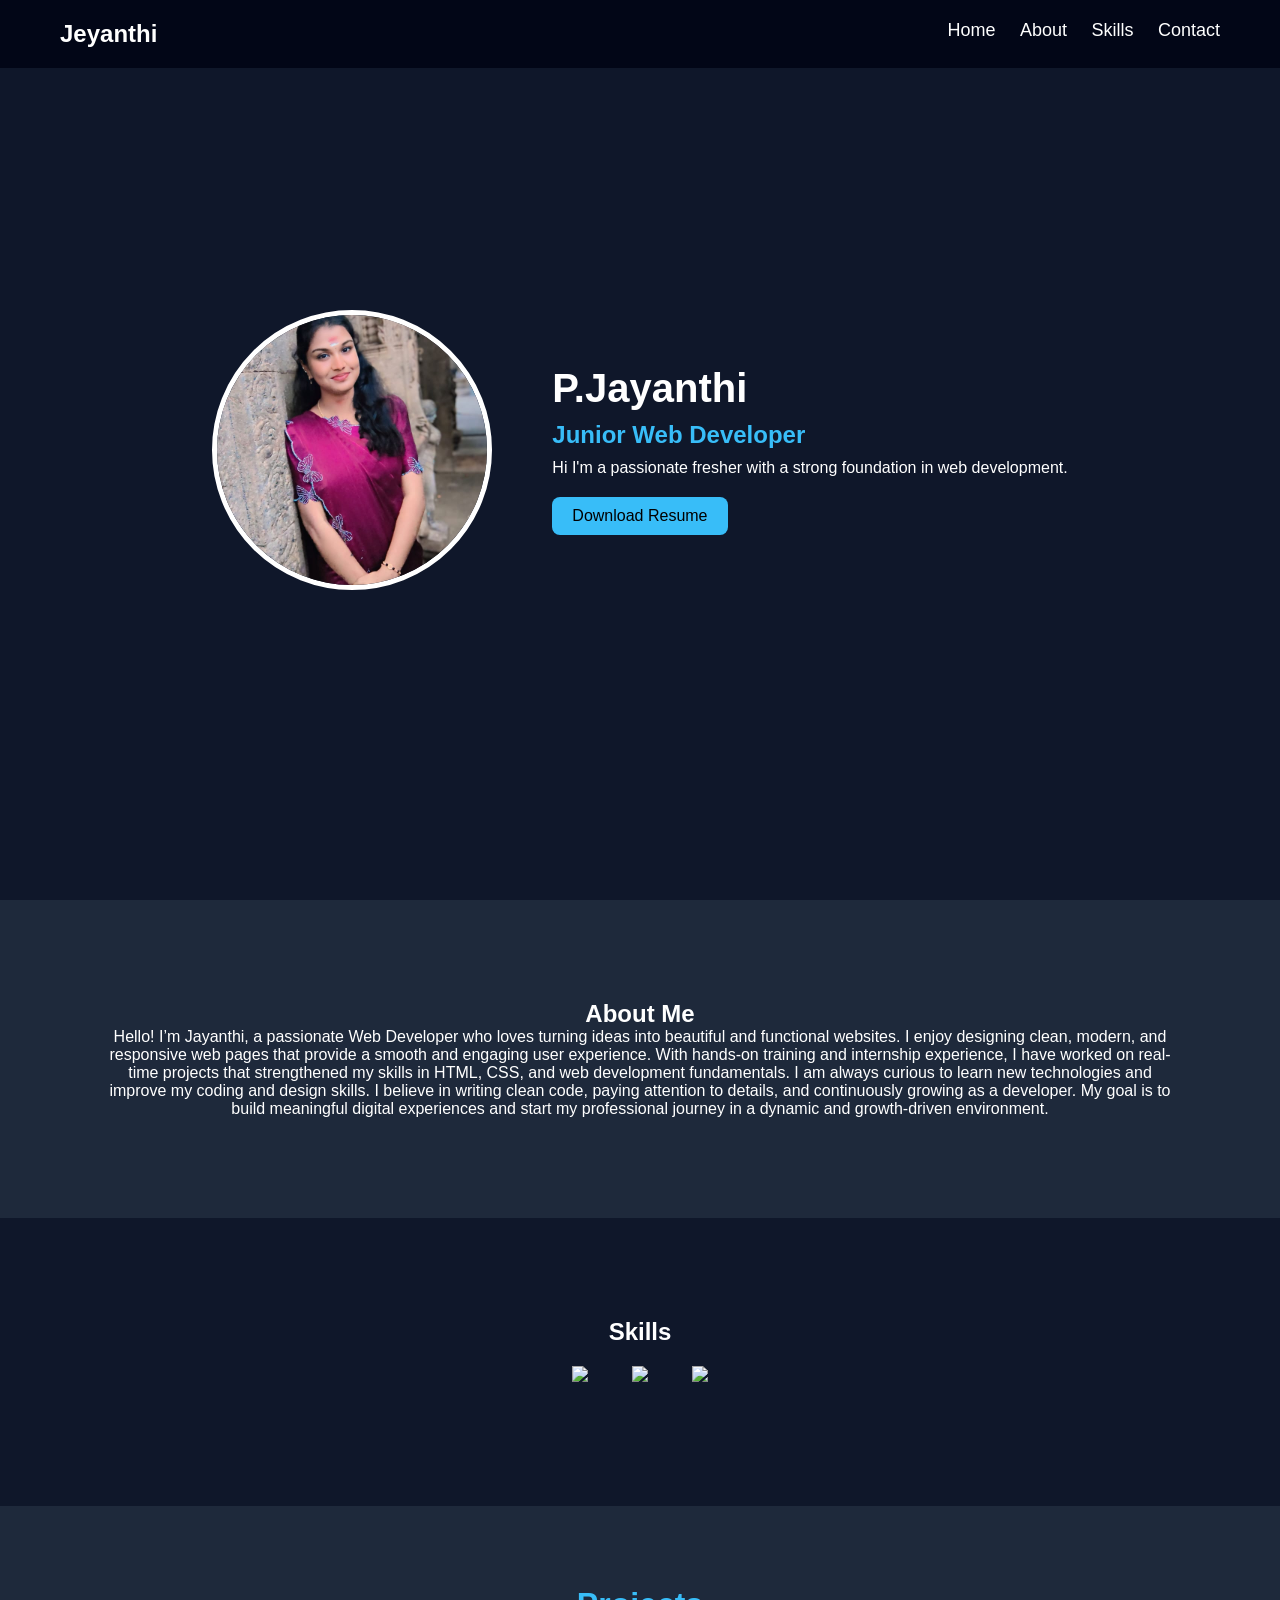
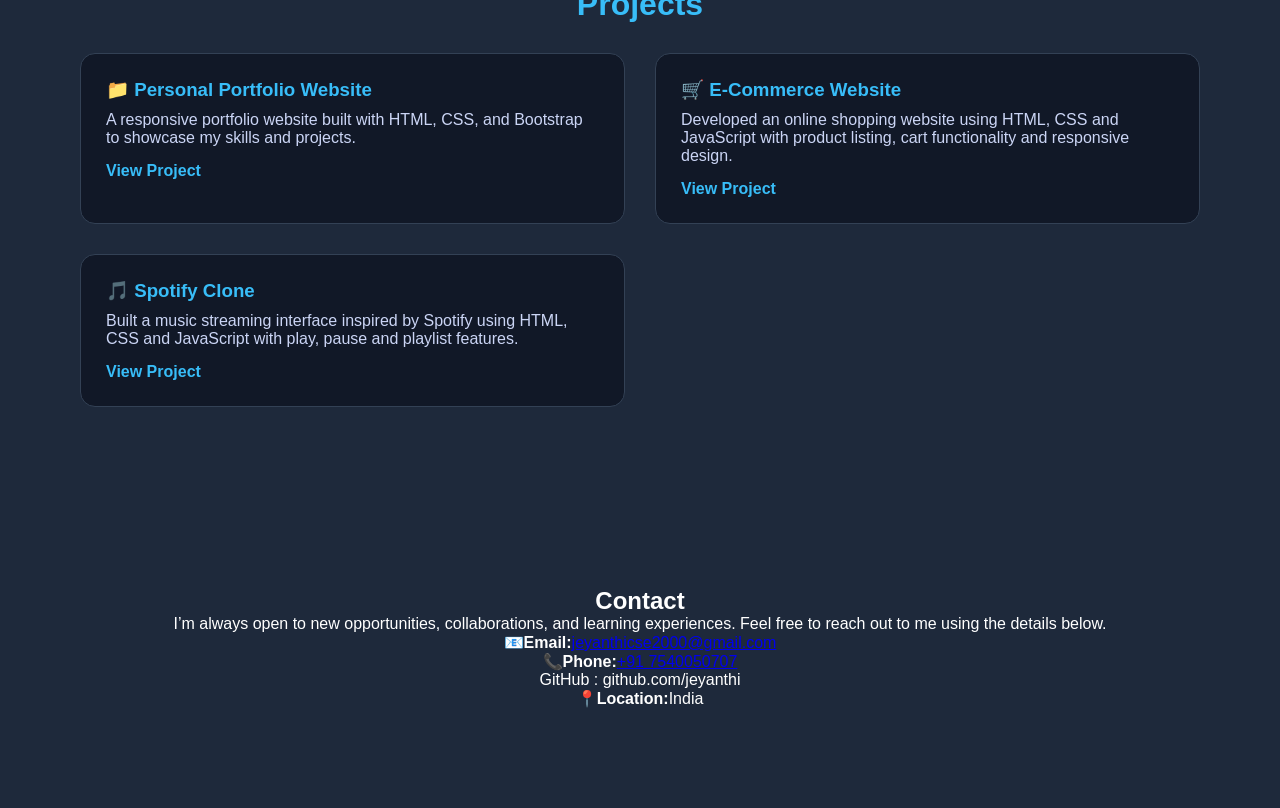
==== index.html @ 06f0d79c "Add files via upload" ====
<!DOCTYPE html>
<html lang="en">
<head>
<meta charset="UTF-8">
<meta name="viewport" content="width=device-width, initial-scale=1.0">
<title>P.Jayanthi Portfolio</title>
<link rel="stylesheet" href="style.css">
</head>

<body>

<nav class="navbar">
<h2 class="logo">Jeyanthi</h2>

<div class="menu">
<a href="#home">Home</a>
<a href="#about">About</a>
<a href="#skills">Skills</a>
<a href="#contact">Contact</a>
</div>
</nav>

<section id="home" class="home">

<div class="home-container">

<img src="WhatsApp Image 2026-02-13 at 11.56.07 AM.jpeg" class="profile">

<div class="home-text">
<h1>P.Jayanthi</h1>
<h2>Junior Web Developer</h2>

<p>
Hi I'm a passionate fresher with a strong foundation in web development.
</p>

<a href="#" class="btn">Download Resume</a>

</div>

</div>

</section>

<section id="about" class="about">

<h2>About Me</h2>

<p> Hello! I’m Jayanthi, a passionate Web Developer who loves turning ideas into beautiful and functional websites. I enjoy designing clean, modern, and responsive web pages that provide a smooth and engaging user experience.
    With hands-on training and internship experience, I have worked on real-time projects that strengthened my skills in HTML, CSS, and web development fundamentals. I am always curious to learn new technologies and improve my coding and design skills.
  I believe in writing clean code, paying attention to details, and continuously growing as a developer. My goal is to build meaningful digital experiences and start my professional journey in a dynamic and growth-driven environment.</p>

</p>

</section>

<section id="skills" class="skills">

<h2>Skills</h2>

<div class="skill-icons">

<img src="https://cdn.jsdelivr.net/gh/devicons/devicon/icons/html5/html5-original.svg">
<img src="https://cdn.jsdelivr.net/gh/devicons/devicon/icons/css3/css3-original.svg">
<img src="https://cdn.jsdelivr.net/gh/devicons/devicon/icons/javascript/javascript-original.svg">

</div>

</section>

<section id="projects">

    <h2 class="project-title">Projects</h2>
    
    <div class="projects-container">
    
    <div class="project-card">
    <h3>📁 Personal Portfolio Website</h3>
    <p>
    A responsive portfolio website built with HTML, CSS, and Bootstrap
    to showcase my skills and projects.
    </p>
    <a href="#">View Project</a>
    </div>
    
    <div class="project-card">
    <h3>🛒 E-Commerce Website</h3>
    <p>
    Developed an online shopping website using HTML, CSS and JavaScript with
    product listing, cart functionality and responsive design.
    </p>
    <a href="#">View Project</a>
    </div>
    
    <div class="project-card">
    <h3>🎵 Spotify Clone</h3>
    <p>
    Built a music streaming interface inspired by Spotify using HTML, CSS and
    JavaScript with play, pause and playlist features.
    </p>
    <a href="#">View Project</a>
    </div>
    
    </div>
    
    </section>
<section id="contact" class="contact">

<h2>Contact</h2>
<P>I’m always open to new opportunities, collaborations, and learning experiences.
    Feel free to reach out to me using the details below.</P>
    <p>📧<strong>Email:</strong><a href="mailto:jeyanthi2000@gmail.com" class="link">jeyanthicse2000@gmail.com</a> </p>

    <p>📞<strong>Phone:</strong><a href="tel:+917540050707" class="link">+91 7540050707</a></p>
<p>GitHub : github.com/jeyanthi</p>
<p>📍<strong>Location:</strong>India</p>

</section>

<script src="script.js"></script>

</body>
</html>
---- style.css ----
*{
    margin:0;
    padding:0;
    box-sizing:border-box;
    font-family:Arial;
    }
    
    html{
    scroll-behavior:smooth;
    }
    
    body{
    background:#0f172a;
    color:white;
    }
    
    .navbar{
    display:flex;
    justify-content:space-between;
    padding:20px 60px;
    position:fixed;
    width:100%;
    background:#020617;
    }
    
    .menu a{
    margin-left:20px;
    color:white;
    text-decoration:none;
    font-size:18px;
    }
    
    .menu a:hover{
    color:cyan;
    }
    
    .home{
    height:100vh;
    display:flex;
    align-items:center;
    justify-content:center;
    background-image:url("backgroundimg.jpg");
    background-size:cover;
    }
    
    .home-container{
    display:flex;
    align-items:center;
    gap:60px;
    }
    
    .profile{
    width:280px;
    height:280px;
    border-radius:50%;
    border:5px solid white;
    object-fit:cover;
    }
    
    .home-text h1{
    font-size:40px;
    margin-bottom:10px;
    }
    
    .home-text h2{
    color:#38bdf8;
    margin-bottom:10px;
    }
    
    .btn{
    display:inline-block;
    margin-top:20px;
    padding:10px 20px;
    background:#38bdf8;
    color:black;
    text-decoration:none;
    border-radius:8px;
    }
    
    .about{
    padding:100px;
    text-align:center;
    background:#1e293b;
    }
    
    .skills{
    padding:100px;
    text-align:center;
    }
    
    .skill-icons img{
    width:70px;
    margin:20px;
    }
    
    .contact{
    padding:100px;
    text-align:center;
    background:#1e293b;
    }
    #projects{
        padding:80px;
        background:#1e293b;
        color:white;
        }
        
        .project-title{
        font-size:32px;
        margin-bottom:30px;
        color:#38bdf8;
        text-align:center;
        }
        
        /* grid layout */
        .projects-container{
        display:grid;
        grid-template-columns:repeat(2,1fr);
        gap:30px;
        }
        
        /* project card */
        .project-card{
        background:#111827;
        padding:25px;
        border-radius:15px;
        transition:0.3s;
        border:1px solid #334155;
        }
        
        /* hover effect */
        .project-card:hover{
        transform:translateY(-6px);
        box-shadow:0 0 15px #38bdf8;
        }
        
        /* project title */
        .project-card h3{
        color:#38bdf8;
        margin-bottom:10px;
        }
        
        /* project description */
        .project-card p{
        margin-bottom:15px;
        color:#cbd5f5;
        }
        
        /* view project link */
        .project-card a{
        color:#38bdf8;
        text-decoration:none;
        font-weight:bold;
        }
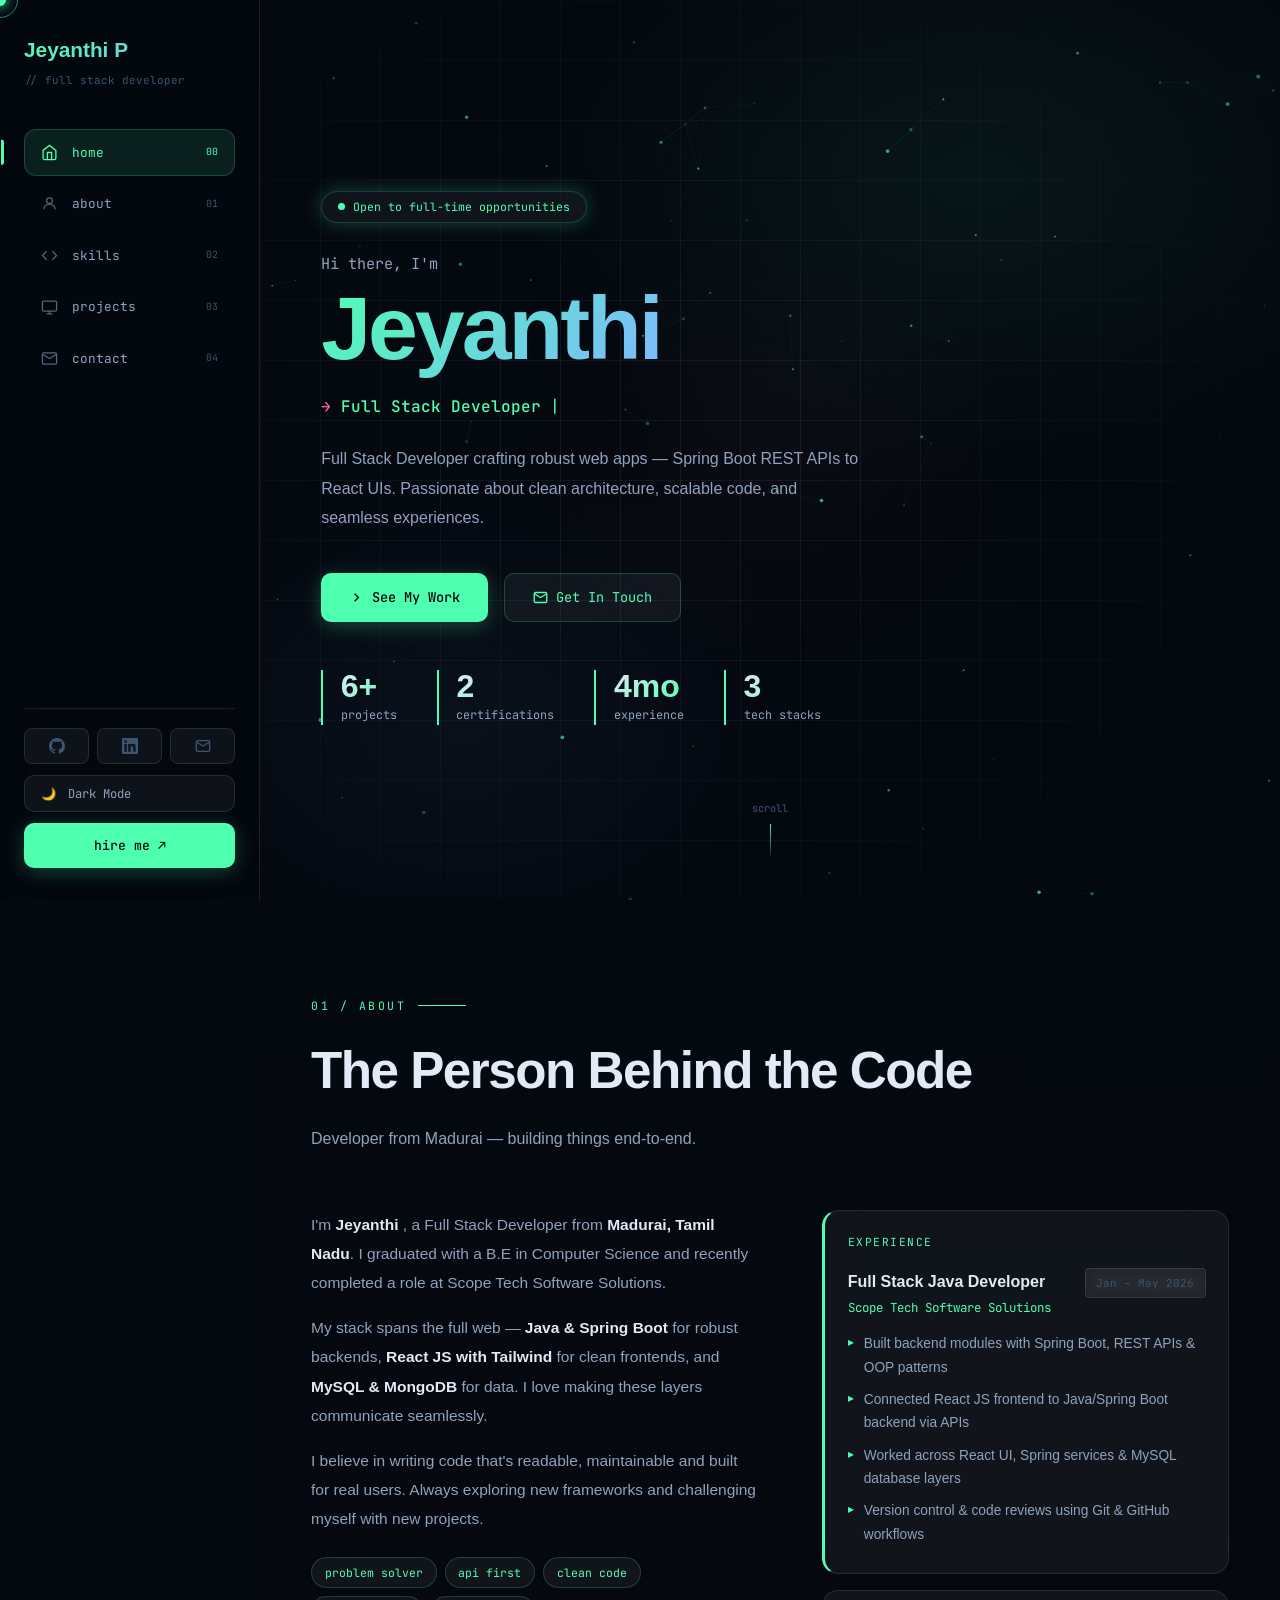
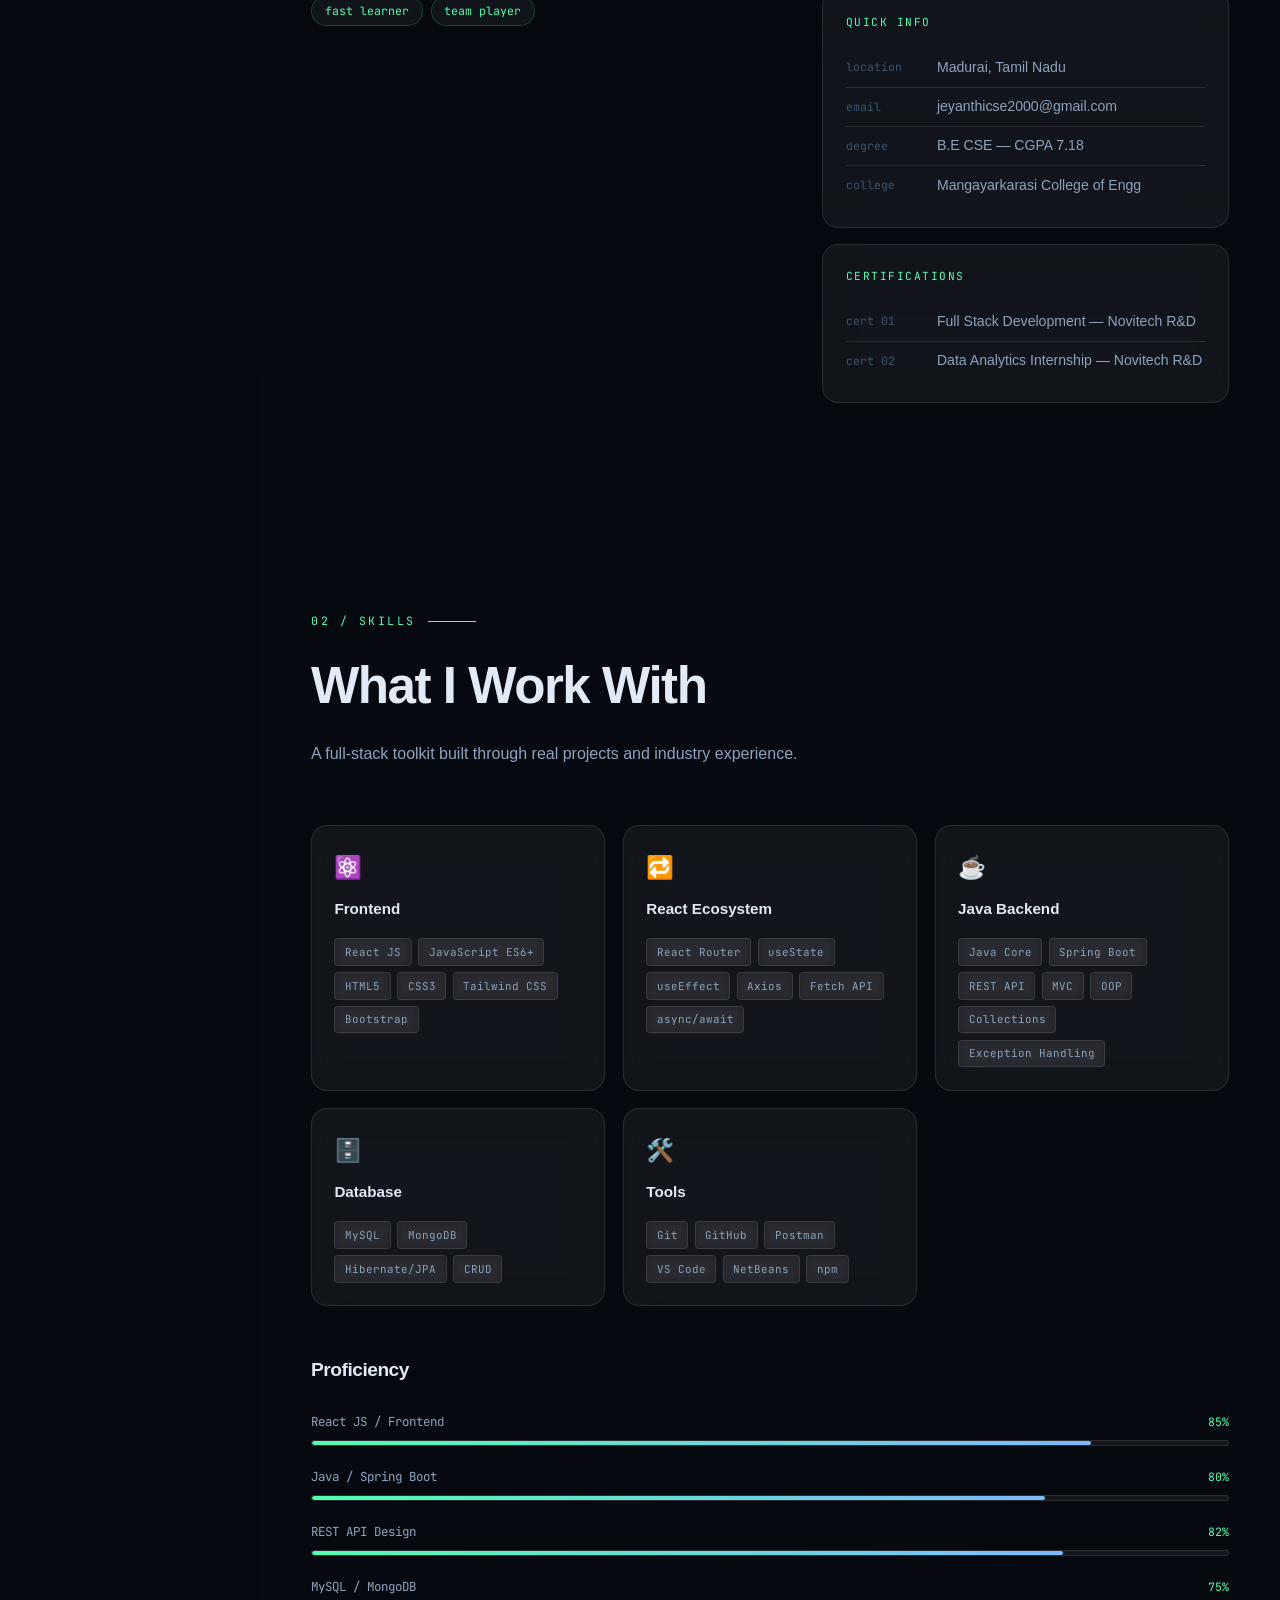
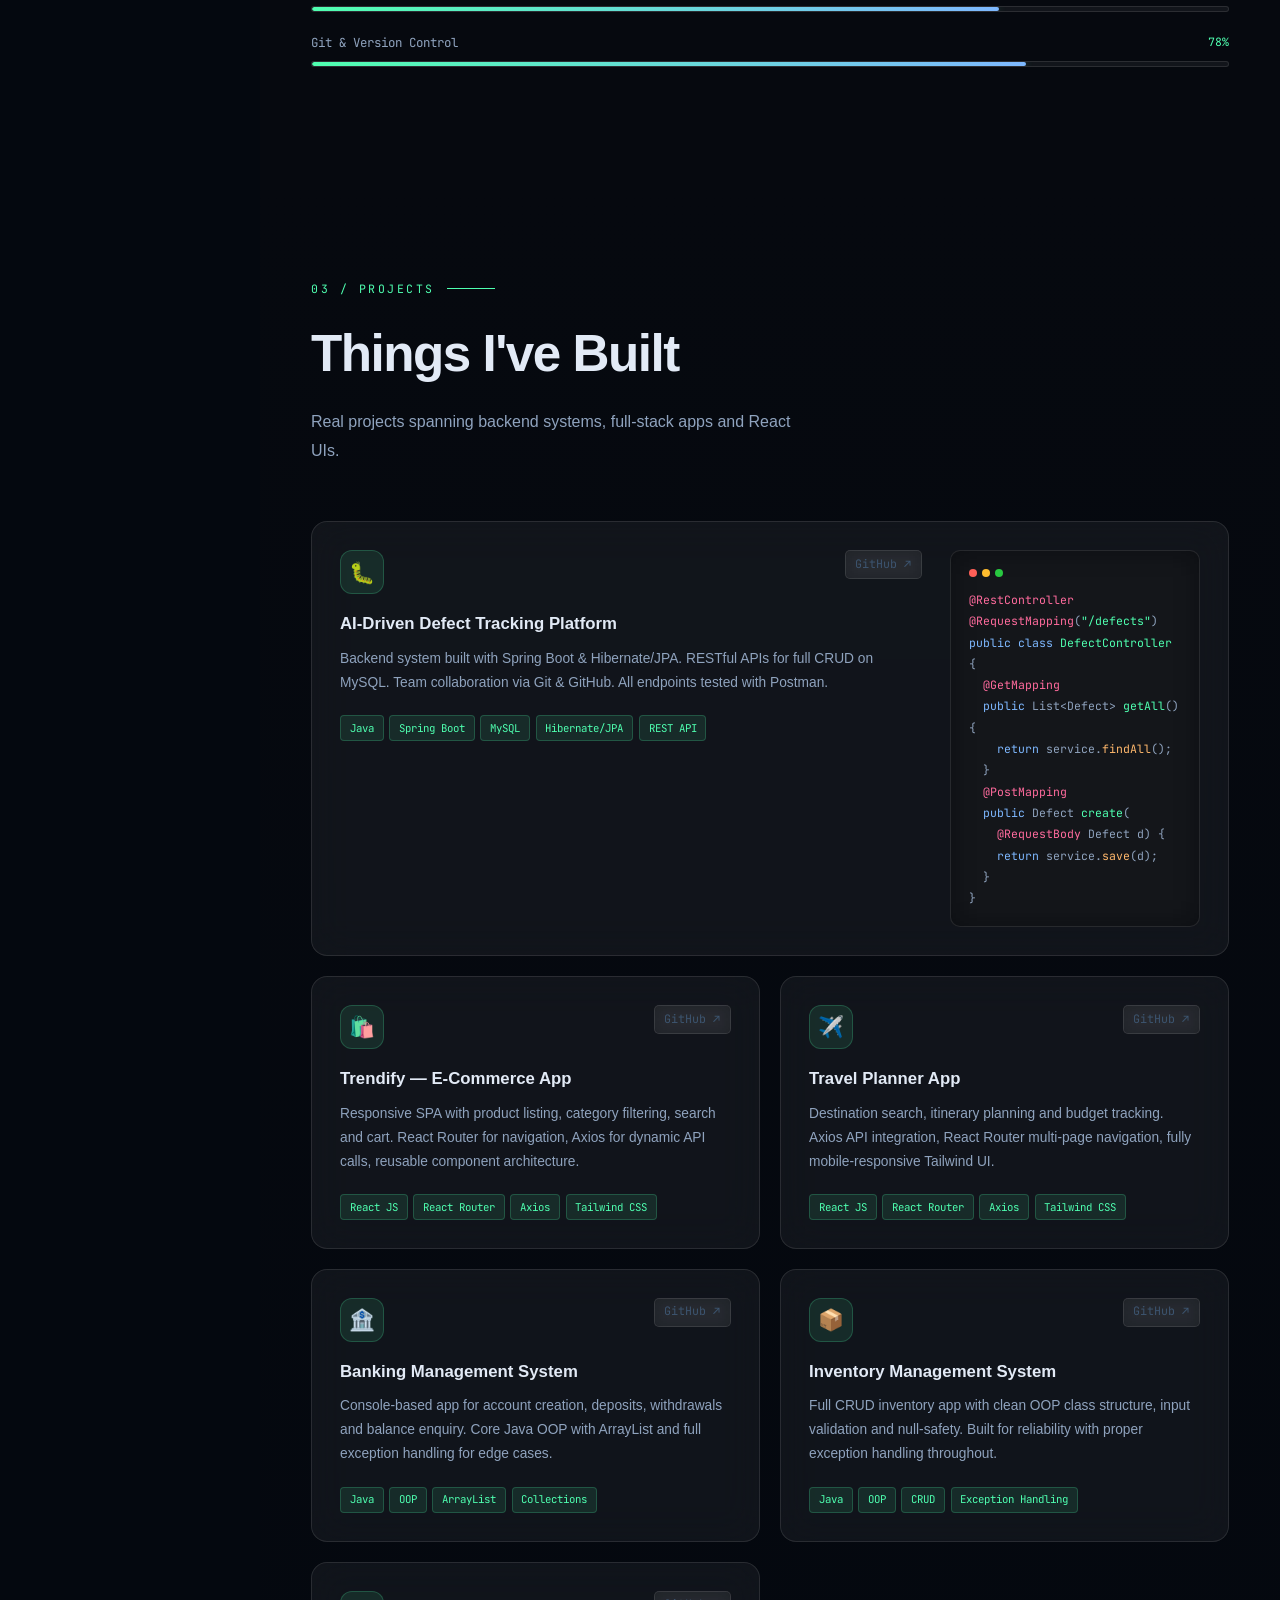
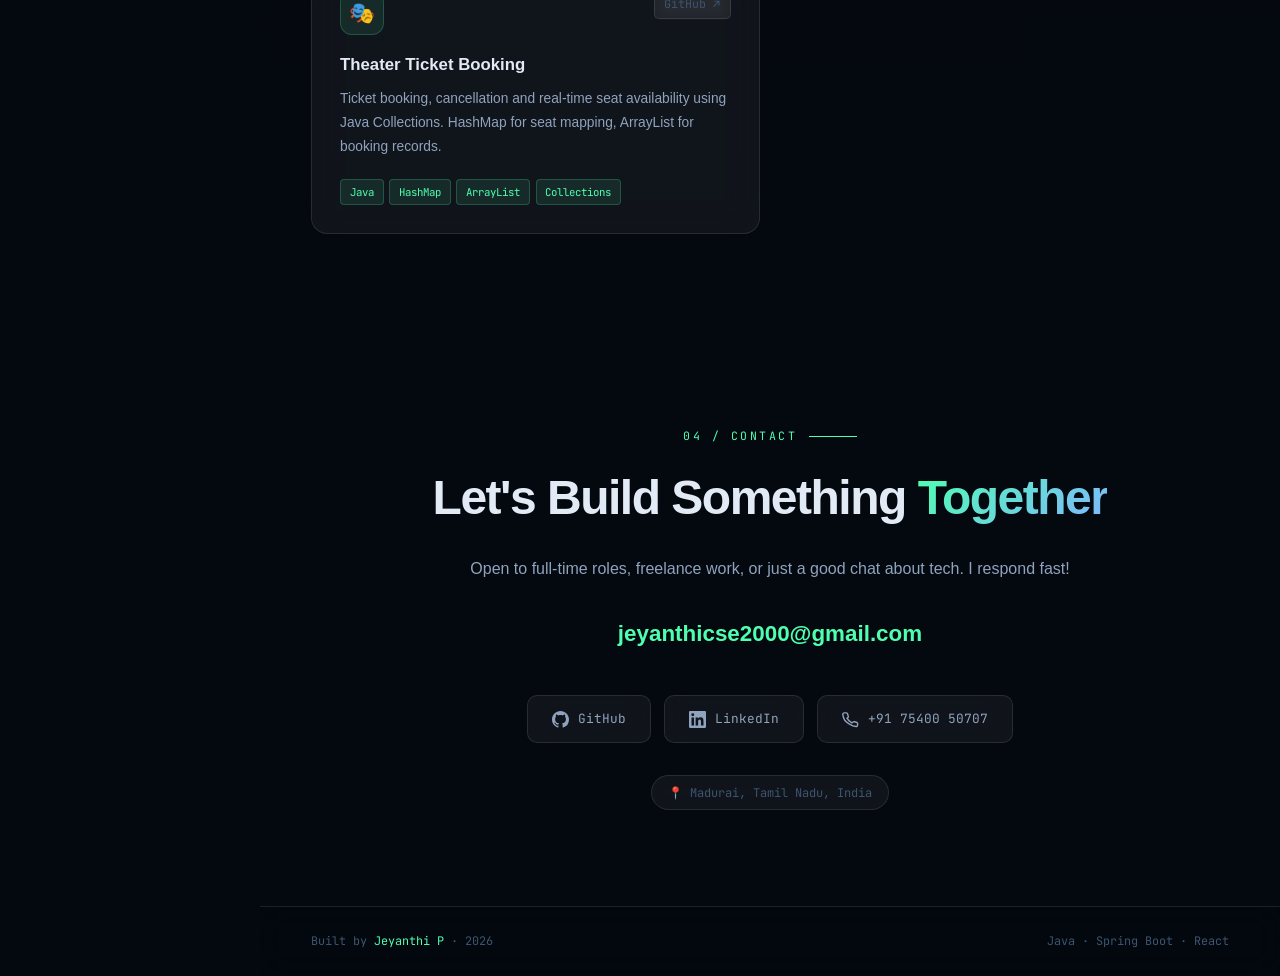
==== commit 5625aea0: "upgrade portfolio" ====
--- a/index.html
+++ b/index.html
@@ -1,123 +1,960 @@
-<!DOCTYPE html>
-<html lang="en">
-<head>
-<meta charset="UTF-8">
-<meta name="viewport" content="width=device-width, initial-scale=1.0">
-<title>P.Jayanthi Portfolio</title>
-<link rel="stylesheet" href="style.css">
-</head>
-
-<body>
-
-<nav class="navbar">
-<h2 class="logo">Jeyanthi</h2>
-
-<div class="menu">
-<a href="#home">Home</a>
-<a href="#about">About</a>
-<a href="#skills">Skills</a>
-<a href="#contact">Contact</a>
-</div>
-</nav>
-
-<section id="home" class="home">
-
-<div class="home-container">
-
-<img src="WhatsApp Image 2026-02-13 at 11.56.07 AM.jpeg" class="profile">
-
-<div class="home-text">
-<h1>P.Jayanthi</h1>
-<h2>Junior Web Developer</h2>
-
-<p>
-Hi I'm a passionate fresher with a strong foundation in web development.
-</p>
-
-<a href="#" class="btn">Download Resume</a>
-
-</div>
-
-</div>
-
-</section>
-
-<section id="about" class="about">
-
-<h2>About Me</h2>
-
-<p> Hello! I’m Jayanthi, a passionate Web Developer who loves turning ideas into beautiful and functional websites. I enjoy designing clean, modern, and responsive web pages that provide a smooth and engaging user experience.
-    With hands-on training and internship experience, I have worked on real-time projects that strengthened my skills in HTML, CSS, and web development fundamentals. I am always curious to learn new technologies and improve my coding and design skills.
-  I believe in writing clean code, paying attention to details, and continuously growing as a developer. My goal is to build meaningful digital experiences and start my professional journey in a dynamic and growth-driven environment.</p>
-
-</p>
-
-</section>
-
-<section id="skills" class="skills">
-
-<h2>Skills</h2>
-
-<div class="skill-icons">
-
-<img src="https://cdn.jsdelivr.net/gh/devicons/devicon/icons/html5/html5-original.svg">
-<img src="https://cdn.jsdelivr.net/gh/devicons/devicon/icons/css3/css3-original.svg">
-<img src="https://cdn.jsdelivr.net/gh/devicons/devicon/icons/javascript/javascript-original.svg">
-
-</div>
-
-</section>
-
-<section id="projects">
-
-    <h2 class="project-title">Projects</h2>
-    
-    <div class="projects-container">
-    
-    <div class="project-card">
-    <h3>📁 Personal Portfolio Website</h3>
-    <p>
-    A responsive portfolio website built with HTML, CSS, and Bootstrap
-    to showcase my skills and projects.
-    </p>
-    <a href="#">View Project</a>
-    </div>
-    
-    <div class="project-card">
-    <h3>🛒 E-Commerce Website</h3>
-    <p>
-    Developed an online shopping website using HTML, CSS and JavaScript with
-    product listing, cart functionality and responsive design.
-    </p>
-    <a href="#">View Project</a>
-    </div>
-    
-    <div class="project-card">
-    <h3>🎵 Spotify Clone</h3>
-    <p>
-    Built a music streaming interface inspired by Spotify using HTML, CSS and
-    JavaScript with play, pause and playlist features.
-    </p>
-    <a href="#">View Project</a>
-    </div>
-    
-    </div>
-    
-    </section>
-<section id="contact" class="contact">
-
-<h2>Contact</h2>
-<P>I’m always open to new opportunities, collaborations, and learning experiences.
-    Feel free to reach out to me using the details below.</P>
-    <p>📧<strong>Email:</strong><a href="mailto:jeyanthi2000@gmail.com" class="link">jeyanthicse2000@gmail.com</a> </p>
-
-    <p>📞<strong>Phone:</strong><a href="tel:+917540050707" class="link">+91 7540050707</a></p>
-<p>GitHub : github.com/jeyanthi</p>
-<p>📍<strong>Location:</strong>India</p>
-
-</section>
-
-<script src="script.js"></script>
-
-</body>
-</html>+<!DOCTYPE html>
+<html lang="en" data-theme="dark">
+<head>
+<meta charset="UTF-8"/>
+<meta name="viewport" content="width=device-width, initial-scale=1.0"/>
+<title>Jeyanthi P — Full Stack Developer</title>
+<link href="https://fonts.googleapis.com/css2?family=Clash+Display:wght@400;500;600;700&family=Cabinet+Grotesk:wght@400;500;700;800&family=JetBrains+Mono:wght@300;400;500&display=swap" rel="stylesheet"/>
+<style>
+*,*::before,*::after{box-sizing:border-box;margin:0;padding:0}
+
+[data-theme="dark"]{
+  --bg:#04080f;--bg2:#06090f;--bg3:#0a1020;
+  --surface:rgba(255,255,255,.04);--surface2:rgba(255,255,255,.07);
+  --glass:rgba(255,255,255,.05);--glass-border:rgba(255,255,255,.1);
+  --glass-hover:rgba(255,255,255,.09);
+  --accent:#4fffb0;--accent-dim:rgba(79,255,176,.1);--accent-glow:rgba(79,255,176,.25);
+  --accent2:#7eb8ff;--accent3:#ff6b9d;
+  --text:#e2eaf6;--text2:#8fa3be;--text3:#3d5570;
+  --border:rgba(255,255,255,.06);--border2:rgba(79,255,176,.2);
+  --shadow:rgba(0,0,0,.6);--sidebar-w:260px;
+  --nav-bg:rgba(4,8,15,.7);
+}
+[data-theme="light"]{
+  --bg:#eef2ff;--bg2:#e6eaf8;--bg3:#dde3f5;
+  --surface:rgba(255,255,255,.6);--surface2:rgba(255,255,255,.8);
+  --glass:rgba(255,255,255,.55);--glass-border:rgba(255,255,255,.8);
+  --glass-hover:rgba(255,255,255,.75);
+  --accent:#00a86b;--accent-dim:rgba(0,168,107,.1);--accent-glow:rgba(0,168,107,.2);
+  --accent2:#2563eb;--accent3:#e11d7a;
+  --text:#0f1c2e;--text2:#3d5068;--text3:#8fa3be;
+  --border:rgba(0,0,0,.07);--border2:rgba(0,168,107,.25);
+  --shadow:rgba(0,0,0,.1);--sidebar-w:260px;
+  --nav-bg:rgba(238,242,255,.8);
+}
+
+html{scroll-behavior:smooth}
+body{
+  background:var(--bg);color:var(--text);
+  font-family:'Cabinet Grotesk',sans-serif;
+  line-height:1.7;overflow-x:hidden;
+  transition:background .4s,color .4s;
+  cursor:none;
+}
+::-webkit-scrollbar{width:3px}
+::-webkit-scrollbar-track{background:var(--bg)}
+::-webkit-scrollbar-thumb{background:var(--accent);border-radius:2px}
+
+/* ══ CUSTOM CURSOR ══ */
+#cursor{
+  position:fixed;width:12px;height:12px;
+  background:var(--accent);border-radius:50%;
+  pointer-events:none;z-index:9999;
+  transform:translate(-50%,-50%);
+  transition:transform .1s,background .2s,width .2s,height .2s;
+  box-shadow:0 0 12px var(--accent),0 0 24px var(--accent-glow);
+}
+#cursor-ring{
+  position:fixed;width:36px;height:36px;
+  border:1.5px solid var(--accent);border-radius:50%;
+  pointer-events:none;z-index:9998;
+  transform:translate(-50%,-50%);
+  transition:all .12s ease;
+  opacity:.5;
+}
+body a:hover ~ #cursor,body button:hover ~ #cursor{transform:translate(-50%,-50%) scale(1.8)}
+.cursor-grow{width:40px !important;height:40px !important;background:var(--accent-dim) !important;border-radius:50% !important}
+.ring-grow{width:60px !important;height:60px !important;opacity:.3 !important}
+
+/* ══ PARTICLES ══ */
+#particles{position:fixed;inset:0;z-index:0;pointer-events:none;overflow:hidden}
+
+/* ══ PROGRESS BAR ══ */
+#progress-bar{
+  position:fixed;top:0;left:0;height:2px;
+  background:linear-gradient(90deg,var(--accent),var(--accent2),var(--accent3));
+  z-index:500;width:0%;transition:width .08s linear;
+}
+
+/* ══ SIDEBAR ══ */
+#sidebar{
+  position:fixed;top:0;left:0;bottom:0;
+  width:var(--sidebar-w);z-index:300;
+  background:var(--nav-bg);
+  backdrop-filter:blur(24px);-webkit-backdrop-filter:blur(24px);
+  border-right:1px solid var(--glass-border);
+  display:flex;flex-direction:column;
+  padding:2rem 1.5rem;
+  transition:transform .4s cubic-bezier(.77,0,.175,1);
+}
+.sb-logo{
+  font-family:'Clash Display',sans-serif;font-weight:700;font-size:1.3rem;
+  background:linear-gradient(135deg,var(--accent),var(--accent2));
+  -webkit-background-clip:text;-webkit-text-fill-color:transparent;
+  margin-bottom:.2rem;
+}
+.sb-tagline{font-family:'JetBrains Mono',monospace;font-size:.68rem;color:var(--text3);margin-bottom:2.5rem}
+.sb-nav{display:flex;flex-direction:column;gap:.3rem;flex:1}
+.sb-link{
+  display:flex;align-items:center;gap:.85rem;
+  padding:.72rem 1rem;border-radius:12px;
+  text-decoration:none;color:var(--text2);
+  font-family:'JetBrains Mono',monospace;font-size:.8rem;
+  transition:all .25s;position:relative;
+  border:1px solid transparent;
+  background:transparent;
+}
+.sb-link:hover{
+  background:var(--glass);border-color:var(--glass-border);
+  color:var(--accent);backdrop-filter:blur(8px);
+}
+.sb-link.active{
+  background:var(--accent-dim);border-color:var(--border2);
+  color:var(--accent);
+}
+.sb-link.active::before{
+  content:'';position:absolute;left:-1.5rem;top:50%;
+  transform:translateY(-50%);
+  width:3px;height:55%;background:var(--accent);border-radius:0 2px 2px 0;
+}
+.sb-icon{width:17px;height:17px;opacity:.6;flex-shrink:0}
+.sb-link.active .sb-icon,.sb-link:hover .sb-icon{opacity:1}
+.sb-num{margin-left:auto;font-size:.62rem;color:var(--text3)}
+.sb-link.active .sb-num{color:var(--accent)}
+.sb-divider{height:1px;background:var(--glass-border);margin:1.2rem 0}
+.sb-bottom{display:flex;flex-direction:column;gap:.7rem}
+.sb-social{display:flex;gap:.5rem}
+.sb-social a{
+  flex:1;display:flex;align-items:center;justify-content:center;
+  padding:.55rem;border-radius:8px;
+  border:1px solid var(--glass-border);
+  background:var(--glass);
+  color:var(--text3);transition:all .2s;text-decoration:none;
+  backdrop-filter:blur(8px);
+}
+.sb-social a:hover{border-color:var(--border2);color:var(--accent);background:var(--accent-dim)}
+.sb-theme{
+  display:flex;align-items:center;gap:.75rem;
+  padding:.6rem 1rem;border-radius:10px;cursor:pointer;
+  border:1px solid var(--glass-border);
+  background:var(--glass);backdrop-filter:blur(8px);
+  color:var(--text2);font-family:'JetBrains Mono',monospace;
+  font-size:.76rem;transition:all .2s;width:100%;text-align:left;
+}
+.sb-theme:hover{border-color:var(--border2);color:var(--accent)}
+.sb-hire{
+  display:block;text-align:center;
+  background:var(--accent);color:var(--bg);
+  padding:.7rem;border-radius:10px;
+  font-family:'JetBrains Mono',monospace;font-size:.82rem;
+  font-weight:500;text-decoration:none;transition:all .25s;
+  box-shadow:0 4px 20px var(--accent-glow);
+}
+.sb-hire:hover{opacity:.88;transform:translateY(-1px)}
+
+/* ══ TOPBAR MOBILE ══ */
+#topbar{
+  display:none;position:fixed;top:0;left:0;right:0;z-index:400;
+  height:60px;padding:0 1.25rem;
+  background:var(--nav-bg);border-bottom:1px solid var(--glass-border);
+  align-items:center;justify-content:space-between;
+  backdrop-filter:blur(20px);
+}
+.tb-logo{
+  font-family:'Clash Display',sans-serif;font-weight:700;font-size:1.2rem;
+  background:linear-gradient(135deg,var(--accent),var(--accent2));
+  -webkit-background-clip:text;-webkit-text-fill-color:transparent;
+}
+.tb-right{display:flex;align-items:center;gap:.6rem}
+.tb-theme{
+  width:34px;height:34px;border-radius:8px;
+  border:1px solid var(--glass-border);background:var(--glass);
+  color:var(--accent);cursor:pointer;font-size:.9rem;
+  display:flex;align-items:center;justify-content:center;transition:all .2s;
+}
+.hamburger{
+  width:34px;height:34px;border-radius:8px;
+  border:1px solid var(--border2);background:var(--accent-dim);
+  cursor:pointer;display:flex;flex-direction:column;
+  justify-content:center;align-items:center;gap:5px;padding:9px;transition:all .2s;
+}
+.hamburger span{
+  display:block;width:100%;height:1.5px;
+  background:var(--accent);border-radius:2px;
+  transition:all .35s cubic-bezier(.77,0,.175,1);
+}
+.hamburger.open span:nth-child(1){transform:translateY(6.5px) rotate(45deg)}
+.hamburger.open span:nth-child(2){opacity:0;transform:scaleX(0)}
+.hamburger.open span:nth-child(3){transform:translateY(-6.5px) rotate(-45deg)}
+#sidebar-overlay{
+  display:none;position:fixed;inset:0;z-index:290;
+  background:rgba(0,0,0,.6);backdrop-filter:blur(4px);
+  opacity:0;transition:opacity .35s;
+}
+#sidebar-overlay.show{opacity:1}
+
+/* ══ MAIN ══ */
+#main{margin-left:var(--sidebar-w);position:relative;z-index:1}
+
+/* ══ SECTIONS ══ */
+section{padding:6rem 5%;position:relative}
+.sec-eyebrow{
+  font-family:'JetBrains Mono',monospace;font-size:.72rem;
+  color:var(--accent);letter-spacing:2.5px;text-transform:uppercase;
+  margin-bottom:.7rem;display:flex;align-items:center;gap:.75rem;
+}
+.sec-eyebrow::after{content:'';height:1px;width:48px;background:var(--accent)}
+.sec-title{
+  font-family:'Clash Display',sans-serif;
+  font-size:clamp(2rem,4vw,3.2rem);font-weight:700;
+  letter-spacing:-1.5px;color:var(--text);margin-bottom:.7rem;
+}
+.sec-sub{color:var(--text2);max-width:500px;line-height:1.8;margin-bottom:3.5rem}
+
+/* ══ GLASS CARD ══ */
+.glass{
+  background:var(--glass);
+  backdrop-filter:blur(20px);-webkit-backdrop-filter:blur(20px);
+  border:1px solid var(--glass-border);
+  border-radius:16px;
+  transition:all .3s;
+}
+.glass:hover{
+  background:var(--glass-hover);
+  border-color:rgba(79,255,176,.2);
+  box-shadow:0 8px 32px var(--shadow),0 0 0 1px rgba(79,255,176,.08);
+}
+
+/* ══ HERO ══ */
+#hero{
+  min-height:100vh;display:flex;align-items:center;
+  padding:5rem 6% 4rem;overflow:hidden;
+}
+.mesh-bg{
+  position:absolute;inset:0;
+  background:
+    radial-gradient(ellipse 80% 60% at 70% 20%,rgba(79,255,176,.06) 0%,transparent 60%),
+    radial-gradient(ellipse 60% 50% at 20% 80%,rgba(126,184,255,.05) 0%,transparent 60%),
+    radial-gradient(ellipse 40% 40% at 50% 50%,rgba(255,107,157,.03) 0%,transparent 60%);
+  pointer-events:none;
+}
+.grid-lines{
+  position:absolute;inset:0;
+  background-image:
+    linear-gradient(var(--border) 1px,transparent 1px),
+    linear-gradient(90deg,var(--border) 1px,transparent 1px);
+  background-size:60px 60px;
+  mask-image:radial-gradient(ellipse 70% 70% at 40% 50%,black 20%,transparent 100%);
+  pointer-events:none;
+}
+.hero-badge{
+  display:inline-flex;align-items:center;gap:.5rem;
+  border:1px solid var(--border2);
+  background:var(--glass);backdrop-filter:blur(12px);
+  padding:.35rem 1rem;border-radius:100px;
+  font-family:'JetBrains Mono',monospace;font-size:.72rem;
+  color:var(--accent);margin-bottom:1.75rem;
+  animation:fadeUp .5s ease both;
+  box-shadow:0 0 20px var(--accent-glow);
+}
+.badge-pulse{width:7px;height:7px;border-radius:50%;background:var(--accent);animation:pulse 2s infinite}
+@keyframes pulse{0%,100%{opacity:1;transform:scale(1)}50%{opacity:.4;transform:scale(1.4)}}
+.hero-hi{font-family:'JetBrains Mono',monospace;font-size:.95rem;color:var(--text2);margin-bottom:.4rem;animation:fadeUp .5s .05s ease both}
+.hero-name{
+  font-family:'Clash Display',sans-serif;
+  font-size:clamp(3.2rem,7vw,6rem);font-weight:700;
+  letter-spacing:-3px;line-height:1;color:var(--text);
+  animation:fadeUp .5s .1s ease both;
+}
+.hero-name .g{
+  background:linear-gradient(135deg,var(--accent) 0%,var(--accent2) 100%);
+  -webkit-background-clip:text;-webkit-text-fill-color:transparent;
+}
+.hero-typed{
+  display:flex;align-items:center;gap:.6rem;margin:1.25rem 0 1.5rem;
+  font-family:'JetBrains Mono',monospace;font-size:1rem;color:var(--text2);
+  animation:fadeUp .5s .15s ease both;
+}
+.typed-arrow{color:var(--accent3)}
+#typed{color:var(--accent);font-weight:500}
+.cursor-blink{color:var(--accent);animation:blink 1s infinite}
+@keyframes blink{0%,100%{opacity:1}50%{opacity:0}}
+.hero-desc{
+  font-size:1rem;color:var(--text2);max-width:540px;
+  line-height:1.85;margin-bottom:2.5rem;
+  animation:fadeUp .5s .2s ease both;
+}
+.hero-btns{display:flex;gap:1rem;flex-wrap:wrap;animation:fadeUp .5s .25s ease both;margin-bottom:3rem}
+.btn-p{
+  background:var(--accent);color:var(--bg);
+  padding:.75rem 1.75rem;border-radius:10px;
+  font-family:'JetBrains Mono',monospace;font-size:.85rem;font-weight:500;
+  text-decoration:none;transition:all .25s;
+  display:inline-flex;align-items:center;gap:.5rem;
+  box-shadow:0 4px 20px var(--accent-glow);
+}
+.btn-p:hover{transform:translateY(-2px);box-shadow:0 8px 32px var(--accent-glow)}
+.btn-g{
+  background:var(--glass);backdrop-filter:blur(12px);
+  border:1px solid var(--border2);color:var(--accent);
+  padding:.75rem 1.75rem;border-radius:10px;
+  font-family:'JetBrains Mono',monospace;font-size:.85rem;
+  text-decoration:none;transition:all .25s;
+  display:inline-flex;align-items:center;gap:.5rem;
+}
+.btn-g:hover{background:var(--accent-dim);transform:translateY(-2px)}
+.hero-stats{display:flex;gap:2.5rem;flex-wrap:wrap;animation:fadeUp .5s .3s ease both}
+.stat{border-left:2px solid var(--accent);padding-left:1.1rem}
+.stat-n{
+  font-family:'Clash Display',sans-serif;font-size:2rem;font-weight:700;
+  background:linear-gradient(135deg,var(--text),var(--accent));
+  -webkit-background-clip:text;-webkit-text-fill-color:transparent;line-height:1;
+}
+.stat-l{color:var(--text2);font-size:.74rem;font-family:'JetBrains Mono',monospace;margin-top:.2rem}
+@keyframes fadeUp{from{opacity:0;transform:translateY(24px)}to{opacity:1;transform:translateY(0)}}
+.scroll-hint{
+  position:absolute;bottom:2.5rem;left:50%;transform:translateX(-50%);
+  display:flex;flex-direction:column;align-items:center;gap:.4rem;
+  color:var(--text3);font-family:'JetBrains Mono',monospace;font-size:.65rem;
+  animation:fadeIn 1s 1.2s ease both;
+}
+.scroll-line{width:1px;height:36px;background:linear-gradient(var(--accent),transparent);animation:scrollAnim 1.5s ease-in-out infinite}
+@keyframes scrollAnim{0%{transform:scaleY(0);transform-origin:top}50%{transform:scaleY(1);transform-origin:top}51%{transform-origin:bottom}100%{transform:scaleY(0);transform-origin:bottom}}
+@keyframes fadeIn{from{opacity:0}to{opacity:1}}
+
+/* ══ ABOUT ══ */
+#about{background:linear-gradient(180deg,var(--bg) 0%,var(--bg2) 100%)}
+.about-grid{display:grid;grid-template-columns:1.1fr 1fr;gap:4rem;align-items:start}
+.about-p{color:var(--text2);margin-bottom:1rem;font-size:.97rem;line-height:1.88}
+.about-p strong{color:var(--text);font-weight:600}
+.chips{display:flex;flex-wrap:wrap;gap:.5rem;margin-top:1.5rem}
+.chip{
+  font-family:'JetBrains Mono',monospace;font-size:.72rem;
+  color:var(--accent);background:var(--glass);
+  border:1px solid var(--border2);padding:.28rem .8rem;border-radius:100px;
+  backdrop-filter:blur(8px);
+}
+.g-card{padding:1.4rem;margin-bottom:1rem}
+.card-label{
+  font-family:'JetBrains Mono',monospace;font-size:.7rem;
+  color:var(--accent);text-transform:uppercase;letter-spacing:1.5px;margin-bottom:1rem;
+}
+.exp-head{display:flex;justify-content:space-between;align-items:flex-start;margin-bottom:.6rem;gap:.75rem}
+.exp-role{font-family:'Clash Display',sans-serif;font-weight:600;font-size:1rem;color:var(--text)}
+.exp-co{color:var(--accent);font-family:'JetBrains Mono',monospace;font-size:.78rem;margin-top:.1rem}
+.exp-date{
+  font-family:'JetBrains Mono',monospace;font-size:.68rem;
+  color:var(--text3);background:var(--glass);backdrop-filter:blur(8px);
+  padding:.28rem .65rem;border-radius:4px;white-space:nowrap;flex-shrink:0;
+  border:1px solid var(--glass-border);
+}
+.exp-li{list-style:none;margin-top:.6rem}
+.exp-li li{color:var(--text2);font-size:.86rem;padding:.28rem 0 .28rem 1rem;position:relative}
+.exp-li li::before{content:'▸';color:var(--accent);position:absolute;left:0;font-size:.75rem}
+.info-row{display:flex;align-items:flex-start;gap:.7rem;padding:.45rem 0;border-bottom:1px solid var(--glass-border);font-size:.88rem}
+.info-row:last-child{border-bottom:none}
+.info-k{color:var(--text3);font-family:'JetBrains Mono',monospace;font-size:.72rem;min-width:80px;flex-shrink:0;padding-top:.1rem}
+.info-v{color:var(--text2)}
+
+/* ══ SKILLS ══ */
+#skills{background:var(--bg2)}
+.skills-grid{display:grid;grid-template-columns:repeat(auto-fit,minmax(240px,1fr));gap:1.1rem}
+.sk-card{padding:1.4rem;position:relative;overflow:hidden}
+.sk-card::before{
+  content:'';position:absolute;top:0;left:0;right:0;height:2px;
+  background:linear-gradient(90deg,var(--accent),var(--accent2));
+  transform:scaleX(0);transform-origin:left;transition:transform .35s;
+}
+.sk-card:hover::before{transform:scaleX(1)}
+.sk-card:hover{transform:translateY(-4px);box-shadow:0 16px 40px var(--shadow)}
+.sk-icon{font-size:1.4rem;margin-bottom:.6rem}
+.sk-title{font-family:'Clash Display',sans-serif;font-weight:600;font-size:.95rem;color:var(--text);margin-bottom:1rem}
+.tags{display:flex;flex-wrap:wrap;gap:.4rem}
+.tag{
+  font-family:'JetBrains Mono',monospace;font-size:.68rem;
+  background:var(--glass);border:1px solid var(--glass-border);
+  color:var(--text2);padding:.22rem .6rem;border-radius:4px;
+  transition:all .2s;backdrop-filter:blur(4px);
+}
+.tag:hover{border-color:var(--accent);color:var(--accent);background:var(--accent-dim)}
+
+/* ══ SKILL BARS ══ */
+.skill-bars{margin-top:3rem}
+.skill-bar-title{
+  font-family:'Clash Display',sans-serif;font-weight:700;font-size:1.2rem;
+  color:var(--text);margin-bottom:1.5rem;letter-spacing:-.5px;
+}
+.bar-item{margin-bottom:1.25rem}
+.bar-top{display:flex;justify-content:space-between;align-items:center;margin-bottom:.5rem}
+.bar-label{font-family:'JetBrains Mono',monospace;font-size:.78rem;color:var(--text2)}
+.bar-pct{font-family:'JetBrains Mono',monospace;font-size:.72rem;color:var(--accent)}
+.bar-track{
+  height:6px;border-radius:100px;
+  background:var(--glass);border:1px solid var(--glass-border);overflow:hidden;
+}
+.bar-fill{
+  height:100%;border-radius:100px;width:0%;
+  background:linear-gradient(90deg,var(--accent),var(--accent2));
+  transition:width 1.2s cubic-bezier(.4,0,.2,1);
+  box-shadow:0 0 8px var(--accent-glow);
+}
+
+/* ══ PROJECTS ══ */
+#projects{background:linear-gradient(180deg,var(--bg2) 0%,var(--bg) 100%)}
+.proj-grid{display:grid;grid-template-columns:repeat(auto-fit,minmax(320px,1fr));gap:1.25rem}
+.proj-card{
+  padding:1.75rem;display:flex;flex-direction:column;
+  transition:all .3s;
+}
+.proj-card:hover{transform:translateY(-6px);box-shadow:0 24px 60px var(--shadow)}
+.proj-top{display:flex;justify-content:space-between;align-items:flex-start;margin-bottom:1rem}
+.proj-emoji{
+  width:44px;height:44px;border-radius:12px;
+  background:var(--accent-dim);border:1px solid var(--border2);
+  display:flex;align-items:center;justify-content:center;font-size:1.3rem;
+}
+.proj-gh{
+  color:var(--text3);font-family:'JetBrains Mono',monospace;font-size:.73rem;
+  text-decoration:none;border:1px solid var(--glass-border);
+  background:var(--glass);backdrop-filter:blur(8px);
+  padding:.22rem .6rem;border-radius:5px;transition:all .2s;
+}
+.proj-gh:hover{color:var(--accent);border-color:var(--border2);background:var(--accent-dim)}
+.proj-name{font-family:'Clash Display',sans-serif;font-weight:600;font-size:1.05rem;color:var(--text);margin-bottom:.5rem}
+.proj-desc{color:var(--text2);font-size:.86rem;line-height:1.75;flex:1;margin-bottom:1.25rem}
+.proj-stack{display:flex;flex-wrap:wrap;gap:.35rem;margin-top:auto}
+.pt{
+  font-family:'JetBrains Mono',monospace;font-size:.67rem;
+  color:var(--accent);background:var(--accent-dim);
+  border:1px solid var(--border2);padding:.18rem .55rem;border-radius:4px;
+}
+.proj-card.feat{grid-column:span 2;flex-direction:row;gap:1.75rem}
+.feat-body{flex:1}
+.feat-code{
+  width:250px;flex-shrink:0;
+  background:rgba(0,0,0,.3);backdrop-filter:blur(16px);
+  border:1px solid var(--glass-border);border-radius:10px;
+  padding:1.1rem;font-family:'JetBrains Mono',monospace;
+  font-size:.72rem;line-height:1.85;color:var(--text2);
+}
+.fc-bar{display:flex;gap:5px;margin-bottom:.75rem}
+.fc-dot{width:8px;height:8px;border-radius:50%}
+.fc-r{background:#ff5f57}.fc-y{background:#febc2e}.fc-g{background:#28c840}
+.hg{color:#4fffb0}.hb{color:#7eb8ff}.hp{color:#ff6b9d}.ho{color:#ffb86c}
+
+/* ══ CONTACT ══ */
+#contact{background:var(--bg)}
+.contact-wrap{max-width:680px;margin:0 auto;text-align:center}
+.contact-big{
+  font-family:'Clash Display',sans-serif;
+  font-size:clamp(1.75rem,4vw,3rem);font-weight:700;
+  letter-spacing:-1.5px;color:var(--text);margin-bottom:1rem;
+}
+.contact-big span{background:linear-gradient(135deg,var(--accent),var(--accent2));-webkit-background-clip:text;-webkit-text-fill-color:transparent}
+.contact-sub{color:var(--text2);line-height:1.8;margin-bottom:2rem}
+.contact-email{
+  display:inline-block;font-family:'Clash Display',sans-serif;
+  font-size:1.4rem;font-weight:700;color:var(--accent);
+  text-decoration:none;border-bottom:2px solid transparent;
+  transition:border-color .25s;margin-bottom:2.5rem;
+}
+.contact-email:hover{border-color:var(--accent)}
+.c-links{display:flex;justify-content:center;flex-wrap:wrap;gap:.85rem;margin-bottom:2rem}
+.c-link{
+  display:flex;align-items:center;gap:.55rem;
+  border:1px solid var(--glass-border);border-radius:10px;
+  padding:.75rem 1.5rem;color:var(--text2);text-decoration:none;
+  font-family:'JetBrains Mono',monospace;font-size:.8rem;
+  transition:all .25s;
+  background:var(--glass);backdrop-filter:blur(12px);
+}
+.c-link:hover{border-color:var(--border2);color:var(--accent);transform:translateY(-2px);box-shadow:0 8px 24px var(--shadow)}
+.loc-badge{
+  display:inline-flex;align-items:center;gap:.5rem;
+  color:var(--text3);font-family:'JetBrains Mono',monospace;font-size:.75rem;
+  background:var(--glass);border:1px solid var(--glass-border);
+  padding:.4rem 1rem;border-radius:100px;backdrop-filter:blur(8px);
+}
+
+/* ══ FOOTER ══ */
+footer{
+  border-top:1px solid var(--glass-border);
+  padding:1.5rem 5%;
+  display:flex;justify-content:space-between;align-items:center;
+  color:var(--text3);font-family:'JetBrains Mono',monospace;font-size:.74rem;
+  background:var(--nav-bg);backdrop-filter:blur(16px);
+}
+footer span{color:var(--accent)}
+
+/* ══ REVEAL ══ */
+.reveal{opacity:0;transform:translateY(22px);transition:opacity .6s ease,transform .6s ease}
+.reveal.show{opacity:1;transform:translateY(0)}
+.reveal-left{opacity:0;transform:translateX(-30px);transition:opacity .6s ease,transform .6s ease}
+.reveal-left.show{opacity:1;transform:translateX(0)}
+.reveal-right{opacity:0;transform:translateX(30px);transition:opacity .6s ease,transform .6s ease}
+.reveal-right.show{opacity:1;transform:translateX(0)}
+
+/* ══ RESPONSIVE ══ */
+@media(max-width:1024px){:root,[data-theme="dark"],[data-theme="light"]{--sidebar-w:220px}}
+@media(max-width:860px){
+  .about-grid{grid-template-columns:1fr}
+  .proj-card.feat{grid-column:span 1;flex-direction:column}
+  .feat-code{width:100%}
+}
+@media(max-width:768px){
+  #sidebar{transform:translateX(-100%)}
+  #sidebar.open{transform:translateX(0)}
+  #sidebar-overlay{display:block}
+  #topbar{display:flex}
+  #main{margin-left:0;padding-top:60px}
+  #progress-bar{top:60px}
+  .proj-grid{grid-template-columns:1fr}
+  footer{flex-direction:column;gap:.5rem;text-align:center}
+  .hero-name{letter-spacing:-2px}
+  body{cursor:auto}
+  #cursor,#cursor-ring{display:none}
+}
+</style>
+</head>
+<body>
+
+<!-- CUSTOM CURSOR -->
+<div id="cursor"></div>
+<div id="cursor-ring"></div>
+
+<!-- PARTICLES -->
+<canvas id="particles"></canvas>
+
+<div id="progress-bar"></div>
+<div id="sidebar-overlay"></div>
+
+<!-- ═══ SIDEBAR ═══ -->
+<aside id="sidebar">
+  <div class="sb-logo">Jeyanthi P</div>
+  <div class="sb-tagline">// full stack developer</div>
+  <nav class="sb-nav">
+    <a href="#hero" class="sb-link active">
+      <svg class="sb-icon" viewBox="0 0 24 24" fill="none" stroke="currentColor" stroke-width="1.8"><path d="M3 9l9-7 9 7v11a2 2 0 0 1-2 2H5a2 2 0 0 1-2-2z"/><polyline points="9 22 9 12 15 12 15 22"/></svg>
+      home<span class="sb-num">00</span>
+    </a>
+    <a href="#about" class="sb-link">
+      <svg class="sb-icon" viewBox="0 0 24 24" fill="none" stroke="currentColor" stroke-width="1.8"><circle cx="12" cy="8" r="4"/><path d="M4 20c0-4 3.6-7 8-7s8 3 8 7"/></svg>
+      about<span class="sb-num">01</span>
+    </a>
+    <a href="#skills" class="sb-link">
+      <svg class="sb-icon" viewBox="0 0 24 24" fill="none" stroke="currentColor" stroke-width="1.8"><polyline points="16 18 22 12 16 6"/><polyline points="8 6 2 12 8 18"/></svg>
+      skills<span class="sb-num">02</span>
+    </a>
+    <a href="#projects" class="sb-link">
+      <svg class="sb-icon" viewBox="0 0 24 24" fill="none" stroke="currentColor" stroke-width="1.8"><rect x="2" y="3" width="20" height="14" rx="2"/><path d="M8 21h8M12 17v4"/></svg>
+      projects<span class="sb-num">03</span>
+    </a>
+    <a href="#contact" class="sb-link">
+      <svg class="sb-icon" viewBox="0 0 24 24" fill="none" stroke="currentColor" stroke-width="1.8"><path d="M4 4h16c1.1 0 2 .9 2 2v12c0 1.1-.9 2-2 2H4c-1.1 0-2-.9-2-2V6c0-1.1.9-2 2-2z"/><polyline points="22,6 12,12 2,6"/></svg>
+      contact<span class="sb-num">04</span>
+    </a>
+  </nav>
+  <div class="sb-divider"></div>
+  <div class="sb-bottom">
+    <div class="sb-social">
+      <a href="https://github.com/Jayanthi2000" onclick="window.open('https://github.com/Jayanthi2000','_blank');return false;" title="GitHub">
+        <svg width="16" height="16" viewBox="0 0 24 24" fill="currentColor"><path d="M12 0C5.37 0 0 5.37 0 12c0 5.31 3.435 9.795 8.205 11.385.6.105.825-.255.825-.57 0-.285-.015-1.23-.015-2.235-3.015.555-3.795-.735-4.035-1.41-.135-.345-.72-1.41-1.23-1.695-.42-.225-1.02-.78-.015-.795.945-.015 1.62.87 1.845 1.23 1.08 1.815 2.805 1.305 3.495.99.105-.78.42-1.305.765-1.605-2.67-.3-5.46-1.335-5.46-5.925 0-1.305.465-2.385 1.23-3.225-.12-.3-.54-1.53.12-3.18 0 0 1.005-.315 3.3 1.23.96-.27 1.98-.405 3-.405s2.04.135 3 .405c2.295-1.56 3.3-1.23 3.3-1.23.66 1.65.24 2.88.12 3.18.765.84 1.23 1.905 1.23 3.225 0 4.605-2.805 5.625-5.475 5.925.435.375.81 1.095.81 2.22 0 1.605-.015 2.895-.015 3.3 0 .315.225.69.825.57A12.02 12.02 0 0 0 24 12c0-6.63-5.37-12-12-12z"/></svg>
+      </a>
+      <a href="https://www.linkedin.com/in/jeyanthi-p-738190259" onclick="window.open('https://www.linkedin.com/in/jeyanthi-p-738190259','_blank');return false;" title="LinkedIn">
+        <svg width="16" height="16" viewBox="0 0 24 24" fill="currentColor"><path d="M20.447 20.452h-3.554v-5.569c0-1.328-.027-3.037-1.852-3.037-1.853 0-2.136 1.445-2.136 2.939v5.667H9.351V9h3.414v1.561h.046c.477-.9 1.637-1.85 3.37-1.85 3.601 0 4.267 2.37 4.267 5.455v6.286zM5.337 7.433a2.062 2.062 0 0 1-2.063-2.065 2.064 2.064 0 1 1 2.063 2.065zm1.782 13.019H3.555V9h3.564v11.452zM22.225 0H1.771C.792 0 0 .774 0 1.729v20.542C0 23.227.792 24 1.771 24h20.451C23.2 24 24 23.227 24 22.271V1.729C24 .774 23.2 0 22.222 0h.003z"/></svg>
+      </a>
+      <a href="mailto:jeyanthicse2000@gmail.com" onclick="window.location.href='mailto:jeyanthicse2000@gmail.com';return false;" title="Email">
+        <svg width="16" height="16" viewBox="0 0 24 24" fill="none" stroke="currentColor" stroke-width="2"><path d="M4 4h16c1.1 0 2 .9 2 2v12c0 1.1-.9 2-2 2H4c-1.1 0-2-.9-2-2V6c0-1.1.9-2 2-2z"/><polyline points="22,6 12,12 2,6"/></svg>
+      </a>
+    </div>
+    <button class="sb-theme" id="themeToggle">
+      <span id="themeIcon">🌙</span><span id="themeLabel">Dark Mode</span>
+    </button>
+    <a href="mailto:jeyanthicse2000@gmail.com" onclick="window.location.href='mailto:jeyanthicse2000@gmail.com';return false;" class="sb-hire">hire me ↗</a>
+  </div>
+</aside>
+
+<!-- TOPBAR MOBILE -->
+<div id="topbar">
+  <div class="tb-logo">Jeyanthi Studio</div>
+  <div class="tb-right">
+    <button class="tb-theme" id="themeToggleMob">🌙</button>
+    <div class="hamburger" id="hamburger"><span></span><span></span><span></span></div>
+  </div>
+</div>
+
+<div id="main">
+
+<!-- HERO -->
+<section id="hero">
+  <div class="mesh-bg"></div>
+  <div class="grid-lines"></div>
+  <div style="position:relative;z-index:1;max-width:720px">
+    <div class="hero-badge"><span class="badge-pulse"></span>Open to full-time opportunities</div>
+    <p class="hero-hi">Hi there, I'm</p>
+    <h1 class="hero-name"><span class="g">Jeyanthi</span><br></h1>
+    <div class="hero-typed">
+      <span class="typed-arrow">→</span>
+      <span id="typed"></span><span class="cursor-blink">|</span>
+    </div>
+    <p class="hero-desc">Full Stack Developer crafting robust web apps — Spring Boot REST APIs to React UIs. Passionate about clean architecture, scalable code, and seamless experiences.</p>
+    <div class="hero-btns">
+      <a href="#projects" class="btn-p">
+        <svg width="15" height="15" viewBox="0 0 24 24" fill="none" stroke="currentColor" stroke-width="2.2"><path d="M9 18l6-6-6-6"/></svg>
+        See My Work
+      </a>
+      <a href="mailto:jeyanthicse2000@gmail.com" onclick="window.location.href='mailto:jeyanthicse2000@gmail.com';return false;" class="btn-g">
+        <svg width="15" height="15" viewBox="0 0 24 24" fill="none" stroke="currentColor" stroke-width="2.2"><path d="M4 4h16c1.1 0 2 .9 2 2v12c0 1.1-.9 2-2 2H4c-1.1 0-2-.9-2-2V6c0-1.1.9-2 2-2z"/><polyline points="22,6 12,12 2,6"/></svg>
+        Get In Touch
+      </a>
+    </div>
+    <div class="hero-stats">
+      <div class="stat"><div class="stat-n">6+</div><div class="stat-l">projects</div></div>
+      <div class="stat"><div class="stat-n">2</div><div class="stat-l">certifications</div></div>
+      <div class="stat"><div class="stat-n">4mo</div><div class="stat-l">experience</div></div>
+      <div class="stat"><div class="stat-n">3</div><div class="stat-l">tech stacks</div></div>
+    </div>
+  </div>
+  <div class="scroll-hint"><span>scroll</span><div class="scroll-line"></div></div>
+</section>
+
+<!-- ABOUT -->
+<section id="about">
+  <div class="reveal">
+    <div class="sec-eyebrow">01 / about</div>
+    <h2 class="sec-title">The Person Behind the Code</h2>
+    <p class="sec-sub">Developer from Madurai — building things end-to-end.</p>
+  </div>
+  <div class="about-grid">
+    <div class="reveal-left">
+      <p class="about-p">I'm <strong>Jeyanthi </strong>, a Full Stack Developer from <strong>Madurai, Tamil Nadu</strong>. I graduated with a B.E in Computer Science and recently completed a role at Scope Tech Software Solutions.</p>
+      <p class="about-p">My stack spans the full web — <strong>Java & Spring Boot</strong> for robust backends, <strong>React JS with Tailwind</strong> for clean frontends, and <strong>MySQL & MongoDB</strong> for data. I love making these layers communicate seamlessly.</p>
+      <p class="about-p">I believe in writing code that's readable, maintainable and built for real users. Always exploring new frameworks and challenging myself with new projects.</p>
+      <div class="chips">
+        <span class="chip">problem solver</span><span class="chip">api first</span>
+        <span class="chip">clean code</span><span class="chip">fast learner</span><span class="chip">team player</span>
+      </div>
+    </div>
+    <div class="reveal-right">
+      <div class="glass g-card" style="border-left:3px solid var(--accent)">
+        <div class="card-label">Experience</div>
+        <div class="exp-head">
+          <div>
+            <div class="exp-role">Full Stack Java Developer</div>
+            <div class="exp-co">Scope Tech Software Solutions</div>
+          </div>
+          <div class="exp-date">Jan – May 2026</div>
+        </div>
+        <ul class="exp-li">
+          <li>Built backend modules with Spring Boot, REST APIs & OOP patterns</li>
+          <li>Connected React JS frontend to Java/Spring Boot backend via APIs</li>
+          <li>Worked across React UI, Spring services & MySQL database layers</li>
+          <li>Version control & code reviews using Git & GitHub workflows</li>
+        </ul>
+      </div>
+      <div class="glass g-card">
+        <div class="card-label">Quick Info</div>
+        <div class="info-row"><span class="info-k">location</span><span class="info-v">Madurai, Tamil Nadu</span></div>
+        <div class="info-row"><span class="info-k">email</span><span class="info-v">jeyanthicse2000@gmail.com</span></div>
+        <div class="info-row"><span class="info-k">degree</span><span class="info-v">B.E CSE — CGPA 7.18</span></div>
+        <div class="info-row"><span class="info-k">college</span><span class="info-v">Mangayarkarasi College of Engg</span></div>
+      </div>
+      <div class="glass g-card">
+        <div class="card-label">Certifications</div>
+        <div class="info-row"><span class="info-k">cert 01</span><span class="info-v">Full Stack Development — Novitech R&D</span></div>
+        <div class="info-row"><span class="info-k">cert 02</span><span class="info-v">Data Analytics Internship — Novitech R&D</span></div>
+      </div>
+    </div>
+  </div>
+</section>
+
+<!-- SKILLS -->
+<section id="skills">
+  <div class="reveal">
+    <div class="sec-eyebrow">02 / skills</div>
+    <h2 class="sec-title">What I Work With</h2>
+    <p class="sec-sub">A full-stack toolkit built through real projects and industry experience.</p>
+  </div>
+  <div class="skills-grid">
+    <div class="glass sk-card reveal"><div class="sk-icon">⚛️</div><div class="sk-title">Frontend</div><div class="tags"><span class="tag">React JS</span><span class="tag">JavaScript ES6+</span><span class="tag">HTML5</span><span class="tag">CSS3</span><span class="tag">Tailwind CSS</span><span class="tag">Bootstrap</span></div></div>
+    <div class="glass sk-card reveal"><div class="sk-icon">🔁</div><div class="sk-title">React Ecosystem</div><div class="tags"><span class="tag">React Router</span><span class="tag">useState</span><span class="tag">useEffect</span><span class="tag">Axios</span><span class="tag">Fetch API</span><span class="tag">async/await</span></div></div>
+    <div class="glass sk-card reveal"><div class="sk-icon">☕</div><div class="sk-title">Java Backend</div><div class="tags"><span class="tag">Java Core</span><span class="tag">Spring Boot</span><span class="tag">REST API</span><span class="tag">MVC</span><span class="tag">OOP</span><span class="tag">Collections</span><span class="tag">Exception Handling</span></div></div>
+    <div class="glass sk-card reveal"><div class="sk-icon">🗄️</div><div class="sk-title">Database</div><div class="tags"><span class="tag">MySQL</span><span class="tag">MongoDB</span><span class="tag">Hibernate/JPA</span><span class="tag">CRUD</span></div></div>
+    <div class="glass sk-card reveal"><div class="sk-icon">🛠️</div><div class="sk-title">Tools</div><div class="tags"><span class="tag">Git</span><span class="tag">GitHub</span><span class="tag">Postman</span><span class="tag">VS Code</span><span class="tag">NetBeans</span><span class="tag">npm</span></div></div>
+  </div>
+
+  <!-- SKILL BARS -->
+  <div class="skill-bars reveal" style="margin-top:3rem">
+    <div class="skill-bar-title">Proficiency</div>
+    <div class="bar-item">
+      <div class="bar-top"><span class="bar-label">React JS / Frontend</span><span class="bar-pct">85%</span></div>
+      <div class="bar-track"><div class="bar-fill" data-width="85"></div></div>
+    </div>
+    <div class="bar-item">
+      <div class="bar-top"><span class="bar-label">Java / Spring Boot</span><span class="bar-pct">80%</span></div>
+      <div class="bar-track"><div class="bar-fill" data-width="80"></div></div>
+    </div>
+    <div class="bar-item">
+      <div class="bar-top"><span class="bar-label">REST API Design</span><span class="bar-pct">82%</span></div>
+      <div class="bar-track"><div class="bar-fill" data-width="82"></div></div>
+    </div>
+    <div class="bar-item">
+      <div class="bar-top"><span class="bar-label">MySQL / MongoDB</span><span class="bar-pct">75%</span></div>
+      <div class="bar-track"><div class="bar-fill" data-width="75"></div></div>
+    </div>
+    <div class="bar-item">
+      <div class="bar-top"><span class="bar-label">Git & Version Control</span><span class="bar-pct">78%</span></div>
+      <div class="bar-track"><div class="bar-fill" data-width="78"></div></div>
+    </div>
+  </div>
+</section>
+
+<!-- PROJECTS -->
+<section id="projects">
+  <div class="reveal">
+    <div class="sec-eyebrow">03 / projects</div>
+    <h2 class="sec-title">Things I've Built</h2>
+    <p class="sec-sub">Real projects spanning backend systems, full-stack apps and React UIs.</p>
+  </div>
+  <div class="proj-grid">
+    <div class="glass proj-card feat reveal">
+      <div class="feat-body">
+        <div class="proj-top">
+          <div class="proj-emoji">🐛</div>
+          <a href="https://github.com/Jayanthi2000" onclick="window.open('https://github.com/Jayanthi2000','_blank');return false;" class="proj-gh">GitHub ↗</a>
+        </div>
+        <div class="proj-name">AI-Driven Defect Tracking Platform</div>
+        <div class="proj-desc">Backend system built with Spring Boot & Hibernate/JPA. RESTful APIs for full CRUD on MySQL. Team collaboration via Git & GitHub. All endpoints tested with Postman.</div>
+        <div class="proj-stack"><span class="pt">Java</span><span class="pt">Spring Boot</span><span class="pt">MySQL</span><span class="pt">Hibernate/JPA</span><span class="pt">REST API</span></div>
+      </div>
+      <div class="feat-code">
+        <div class="fc-bar"><div class="fc-dot fc-r"></div><div class="fc-dot fc-y"></div><div class="fc-dot fc-g"></div></div>
+        <div><span class="hp">@RestController</span></div>
+        <div><span class="hp">@RequestMapping</span>(<span class="hg">"/defects"</span>)</div>
+        <div><span class="hb">public class</span> <span class="hg">DefectController</span> {</div>
+        <div>&nbsp;&nbsp;<span class="hp">@GetMapping</span></div>
+        <div>&nbsp;&nbsp;<span class="hb">public</span> List&lt;Defect&gt; <span class="hg">getAll</span>() {</div>
+        <div>&nbsp;&nbsp;&nbsp;&nbsp;<span class="hb">return</span> service.<span class="ho">findAll</span>();</div>
+        <div>&nbsp;&nbsp;}</div>
+        <div>&nbsp;&nbsp;<span class="hp">@PostMapping</span></div>
+        <div>&nbsp;&nbsp;<span class="hb">public</span> Defect <span class="hg">create</span>(</div>
+        <div>&nbsp;&nbsp;&nbsp;&nbsp;<span class="hp">@RequestBody</span> Defect d) {</div>
+        <div>&nbsp;&nbsp;&nbsp;&nbsp;<span class="hb">return</span> service.<span class="ho">save</span>(d);</div>
+        <div>&nbsp;&nbsp;}</div>
+        <div>}</div>
+      </div>
+    </div>
+    <div class="glass proj-card reveal">
+      <div class="proj-top"><div class="proj-emoji">🛍️</div><a href="https://github.com/Jayanthi2000" onclick="window.open('https://github.com/Jayanthi2000','_blank');return false;" class="proj-gh">GitHub ↗</a></div>
+      <div class="proj-name">Trendify — E-Commerce App</div>
+      <div class="proj-desc">Responsive SPA with product listing, category filtering, search and cart. React Router for navigation, Axios for dynamic API calls, reusable component architecture.</div>
+      <div class="proj-stack"><span class="pt">React JS</span><span class="pt">React Router</span><span class="pt">Axios</span><span class="pt">Tailwind CSS</span></div>
+    </div>
+    <div class="glass proj-card reveal">
+      <div class="proj-top"><div class="proj-emoji">✈️</div><a href="https://github.com/Jayanthi2000" onclick="window.open('https://github.com/Jayanthi2000','_blank');return false;" class="proj-gh">GitHub ↗</a></div>
+      <div class="proj-name">Travel Planner App</div>
+      <div class="proj-desc">Destination search, itinerary planning and budget tracking. Axios API integration, React Router multi-page navigation, fully mobile-responsive Tailwind UI.</div>
+      <div class="proj-stack"><span class="pt">React JS</span><span class="pt">React Router</span><span class="pt">Axios</span><span class="pt">Tailwind CSS</span></div>
+    </div>
+    <div class="glass proj-card reveal">
+      <div class="proj-top"><div class="proj-emoji">🏦</div><a href="https://github.com/Jayanthi2000" onclick="window.open('https://github.com/Jayanthi2000','_blank');return false;" class="proj-gh">GitHub ↗</a></div>
+      <div class="proj-name">Banking Management System</div>
+      <div class="proj-desc">Console-based app for account creation, deposits, withdrawals and balance enquiry. Core Java OOP with ArrayList and full exception handling for edge cases.</div>
+      <div class="proj-stack"><span class="pt">Java</span><span class="pt">OOP</span><span class="pt">ArrayList</span><span class="pt">Collections</span></div>
+    </div>
+    <div class="glass proj-card reveal">
+      <div class="proj-top"><div class="proj-emoji">📦</div><a href="https://github.com/Jayanthi2000" onclick="window.open('https://github.com/Jayanthi2000','_blank');return false;" class="proj-gh">GitHub ↗</a></div>
+      <div class="proj-name">Inventory Management System</div>
+      <div class="proj-desc">Full CRUD inventory app with clean OOP class structure, input validation and null-safety. Built for reliability with proper exception handling throughout.</div>
+      <div class="proj-stack"><span class="pt">Java</span><span class="pt">OOP</span><span class="pt">CRUD</span><span class="pt">Exception Handling</span></div>
+    </div>
+    <div class="glass proj-card reveal">
+      <div class="proj-top"><div class="proj-emoji">🎭</div><a href="https://github.com/Jayanthi2000" onclick="window.open('https://github.com/Jayanthi2000','_blank');return false;" class="proj-gh">GitHub ↗</a></div>
+      <div class="proj-name">Theater Ticket Booking</div>
+      <div class="proj-desc">Ticket booking, cancellation and real-time seat availability using Java Collections. HashMap for seat mapping, ArrayList for booking records.</div>
+      <div class="proj-stack"><span class="pt">Java</span><span class="pt">HashMap</span><span class="pt">ArrayList</span><span class="pt">Collections</span></div>
+    </div>
+  </div>
+</section>
+
+<!-- CONTACT -->
+<section id="contact">
+  <div class="contact-wrap reveal">
+    <div class="sec-eyebrow" style="justify-content:center">04 / contact</div>
+    <h2 class="contact-big">Let's Build Something <span>Together</span></h2>
+    <p class="contact-sub">Open to full-time roles, freelance work, or just a good chat about tech. I respond fast!</p>
+    <a href="mailto:jeyanthicse2000@gmail.com" onclick="window.location.href='mailto:jeyanthicse2000@gmail.com';return false;" class="contact-email">jeyanthicse2000@gmail.com</a>
+    <div class="c-links">
+      <a href="https://github.com/Jayanthi2000" onclick="window.open('https://github.com/Jayanthi2000','_blank');return false;" class="c-link">
+        <svg width="17" height="17" viewBox="0 0 24 24" fill="currentColor"><path d="M12 0C5.37 0 0 5.37 0 12c0 5.31 3.435 9.795 8.205 11.385.6.105.825-.255.825-.57 0-.285-.015-1.23-.015-2.235-3.015.555-3.795-.735-4.035-1.41-.135-.345-.72-1.41-1.23-1.695-.42-.225-1.02-.78-.015-.795.945-.015 1.62.87 1.845 1.23 1.08 1.815 2.805 1.305 3.495.99.105-.78.42-1.305.765-1.605-2.67-.3-5.46-1.335-5.46-5.925 0-1.305.465-2.385 1.23-3.225-.12-.3-.54-1.53.12-3.18 0 0 1.005-.315 3.3 1.23.96-.27 1.98-.405 3-.405s2.04.135 3 .405c2.295-1.56 3.3-1.23 3.3-1.23.66 1.65.24 2.88.12 3.18.765.84 1.23 1.905 1.23 3.225 0 4.605-2.805 5.625-5.475 5.925.435.375.81 1.095.81 2.22 0 1.605-.015 2.895-.015 3.3 0 .315.225.69.825.57A12.02 12.02 0 0 0 24 12c0-6.63-5.37-12-12-12z"/></svg>
+        GitHub
+      </a>
+      <a href="https://www.linkedin.com/in/jeyanthi-p-738190259" onclick="window.open('https://www.linkedin.com/in/jeyanthi-p-738190259','_blank');return false;" class="c-link">
+        <svg width="17" height="17" viewBox="0 0 24 24" fill="currentColor"><path d="M20.447 20.452h-3.554v-5.569c0-1.328-.027-3.037-1.852-3.037-1.853 0-2.136 1.445-2.136 2.939v5.667H9.351V9h3.414v1.561h.046c.477-.9 1.637-1.85 3.37-1.85 3.601 0 4.267 2.37 4.267 5.455v6.286zM5.337 7.433a2.062 2.062 0 0 1-2.063-2.065 2.064 2.064 0 1 1 2.063 2.065zm1.782 13.019H3.555V9h3.564v11.452zM22.225 0H1.771C.792 0 0 .774 0 1.729v20.542C0 23.227.792 24 1.771 24h20.451C23.2 24 24 23.227 24 22.271V1.729C24 .774 23.2 0 22.222 0h.003z"/></svg>
+        LinkedIn
+      </a>
+      <a href="tel:+917540050707" onclick="window.location.href='tel:+917540050707';return false;" class="c-link">
+        <svg width="17" height="17" viewBox="0 0 24 24" fill="none" stroke="currentColor" stroke-width="2"><path d="M22 16.92v3a2 2 0 0 1-2.18 2 19.79 19.79 0 0 1-8.63-3.07A19.5 19.5 0 0 1 4.14 13.5a19.79 19.79 0 0 1-3.07-8.67A2 2 0 0 1 3.05 2.7h3a2 2 0 0 1 2 1.72c.13.96.361 1.903.69 2.81a2 2 0 0 1-.45 2.11L7.09 10.1a16 16 0 0 0 6.8 6.8l1.56-1.25a2 2 0 0 1 2.11-.45c.907.328 1.85.549 2.81.69A2 2 0 0 1 22 17.92z"/></svg>
+        +91 75400 50707
+      </a>
+    </div>
+    <div class="loc-badge">📍 Madurai, Tamil Nadu, India</div>
+  </div>
+</section>
+
+<footer>
+  <span style="color:var(--text3)">Built by <span>Jeyanthi P</span> · 2026</span>
+  <span style="color:var(--text3)">Java · Spring Boot · React</span>
+</footer>
+
+</div>
+
+<script>
+/* ── CUSTOM CURSOR ── */
+const cur = document.getElementById('cursor');
+const ring = document.getElementById('cursor-ring');
+let mx=0,my=0,rx=0,ry=0;
+document.addEventListener('mousemove', e => {
+  mx=e.clientX; my=e.clientY;
+  cur.style.left=mx+'px'; cur.style.top=my+'px';
+});
+function animRing(){
+  rx+=(mx-rx)*.12; ry+=(my-ry)*.12;
+  ring.style.left=rx+'px'; ring.style.top=ry+'px';
+  requestAnimationFrame(animRing);
+}
+animRing();
+document.querySelectorAll('a,button,.proj-card,.sk-card').forEach(el=>{
+  el.addEventListener('mouseenter',()=>{cur.classList.add('cursor-grow');ring.classList.add('ring-grow')});
+  el.addEventListener('mouseleave',()=>{cur.classList.remove('cursor-grow');ring.classList.remove('ring-grow')});
+});
+
+/* ── PARTICLES ── */
+const canvas = document.getElementById('particles');
+const ctx = canvas.getContext('2d');
+let W,H,pts=[];
+function resize(){W=canvas.width=window.innerWidth;H=canvas.height=window.innerHeight}
+resize();
+window.addEventListener('resize',resize);
+function mkPt(){
+  return {
+    x:Math.random()*W, y:Math.random()*H,
+    vx:(Math.random()-.5)*.3, vy:(Math.random()-.5)*.3,
+    r:Math.random()*1.5+.5,
+    a:Math.random()*.6+.1
+  };
+}
+for(let i=0;i<80;i++) pts.push(mkPt());
+function drawParticles(){
+  ctx.clearRect(0,0,W,H);
+  const isDark=document.documentElement.getAttribute('data-theme')==='dark';
+  const col = isDark ? '79,255,176' : '0,168,107';
+  pts.forEach(p=>{
+    p.x+=p.vx; p.y+=p.vy;
+    if(p.x<0)p.x=W; if(p.x>W)p.x=0;
+    if(p.y<0)p.y=H; if(p.y>H)p.y=0;
+    ctx.beginPath();
+    ctx.arc(p.x,p.y,p.r,0,Math.PI*2);
+    ctx.fillStyle=`rgba(${col},${p.a})`;
+    ctx.fill();
+  });
+  // draw connections
+  pts.forEach((a,i)=>{
+    pts.slice(i+1).forEach(b=>{
+      const d=Math.hypot(a.x-b.x,a.y-b.y);
+      if(d<120){
+        ctx.beginPath();
+        ctx.moveTo(a.x,a.y); ctx.lineTo(b.x,b.y);
+        ctx.strokeStyle=`rgba(${col},${.15*(1-d/120)})`;
+        ctx.lineWidth=.5; ctx.stroke();
+      }
+    });
+  });
+  requestAnimationFrame(drawParticles);
+}
+drawParticles();
+
+/* ── TYPING ── */
+const roles=['Full Stack Developer','Java & Spring Boot Dev','React JS Developer','REST API Engineer','Problem Solver'];
+let ri=0,ci=0,del=false;
+const tel=document.getElementById('typed');
+function type(){
+  const w=roles[ri];
+  if(!del){tel.textContent=w.slice(0,++ci);if(ci===w.length){del=true;setTimeout(type,1800);return}}
+  else{tel.textContent=w.slice(0,--ci);if(ci===0){del=false;ri=(ri+1)%roles.length}}
+  setTimeout(type,del?45:80);
+}
+type();
+
+/* ── PROGRESS BAR ── */
+window.addEventListener('scroll',()=>{
+  const pct=(window.scrollY/(document.body.scrollHeight-window.innerHeight))*100;
+  document.getElementById('progress-bar').style.width=pct+'%';
+},{passive:true});
+
+/* ── THEME ── */
+function setTheme(dark){
+  document.documentElement.setAttribute('data-theme',dark?'dark':'light');
+  document.getElementById('themeIcon').textContent=dark?'🌙':'☀️';
+  document.getElementById('themeLabel').textContent=dark?'Dark Mode':'Light Mode';
+  document.getElementById('themeToggleMob').textContent=dark?'🌙':'☀️';
+  localStorage.setItem('theme',dark?'dark':'light');
+}
+if(localStorage.getItem('theme')==='light') setTheme(false);
+document.getElementById('themeToggle').addEventListener('click',()=>setTheme(document.documentElement.getAttribute('data-theme')==='light'));
+document.getElementById('themeToggleMob').addEventListener('click',()=>setTheme(document.documentElement.getAttribute('data-theme')==='light'));
+
+/* ── SIDEBAR MOBILE ── */
+const sidebar=document.getElementById('sidebar');
+const overlay=document.getElementById('sidebar-overlay');
+const ham=document.getElementById('hamburger');
+function openSB(){sidebar.classList.add('open');overlay.classList.add('show');ham.classList.add('open');document.body.style.overflow='hidden'}
+function closeSB(){sidebar.classList.remove('open');overlay.classList.remove('show');ham.classList.remove('open');document.body.style.overflow=''}
+ham.addEventListener('click',()=>sidebar.classList.contains('open')?closeSB():openSB());
+overlay.addEventListener('click',closeSB);
+
+/* ── ACTIVE NAV ── */
+const sections=document.querySelectorAll('section[id]');
+const sbLinks=document.querySelectorAll('.sb-link');
+window.addEventListener('scroll',()=>{
+  let cur2='hero';
+  sections.forEach(s=>{if(window.scrollY>=s.offsetTop-160)cur2=s.id});
+  sbLinks.forEach(a=>a.classList.toggle('active',a.getAttribute('href')==='#'+cur2));
+},{passive:true});
+sbLinks.forEach(a=>a.addEventListener('click',()=>{if(window.innerWidth<=768)closeSB()}));
+
+/* ── SCROLL REVEAL ── */
+const obs=new IntersectionObserver(entries=>{
+  entries.forEach(e=>{if(e.isIntersecting)e.target.classList.add('show')});
+},{threshold:0.07});
+document.querySelectorAll('.reveal,.reveal-left,.reveal-right').forEach(el=>obs.observe(el));
+
+/* ── SKILL BARS (animate on scroll) ── */
+const barObs=new IntersectionObserver(entries=>{
+  entries.forEach(e=>{
+    if(e.isIntersecting){
+      e.target.querySelectorAll('.bar-fill').forEach(b=>{
+        b.style.width=b.dataset.width+'%';
+      });
+    }
+  });
+},{threshold:0.3});
+document.querySelectorAll('.skill-bars').forEach(el=>barObs.observe(el));
+
+/* ── 3D CARD TILT ── */
+document.querySelectorAll('.proj-card').forEach(card=>{
+  card.addEventListener('mousemove',e=>{
+    const r=card.getBoundingClientRect();
+    const x=((e.clientX-r.left)/r.width-.5)*8;
+    const y=((e.clientY-r.top)/r.height-.5)*8;
+    card.style.transform=`translateY(-6px) rotateX(${-y}deg) rotateY(${x}deg)`;
+    card.style.transition='transform .1s ease';
+  });
+  card.addEventListener('mouseleave',()=>{
+    card.style.transform='';
+    card.style.transition='transform .4s ease';
+  });
+});
+</script>
+</body>
+</html>
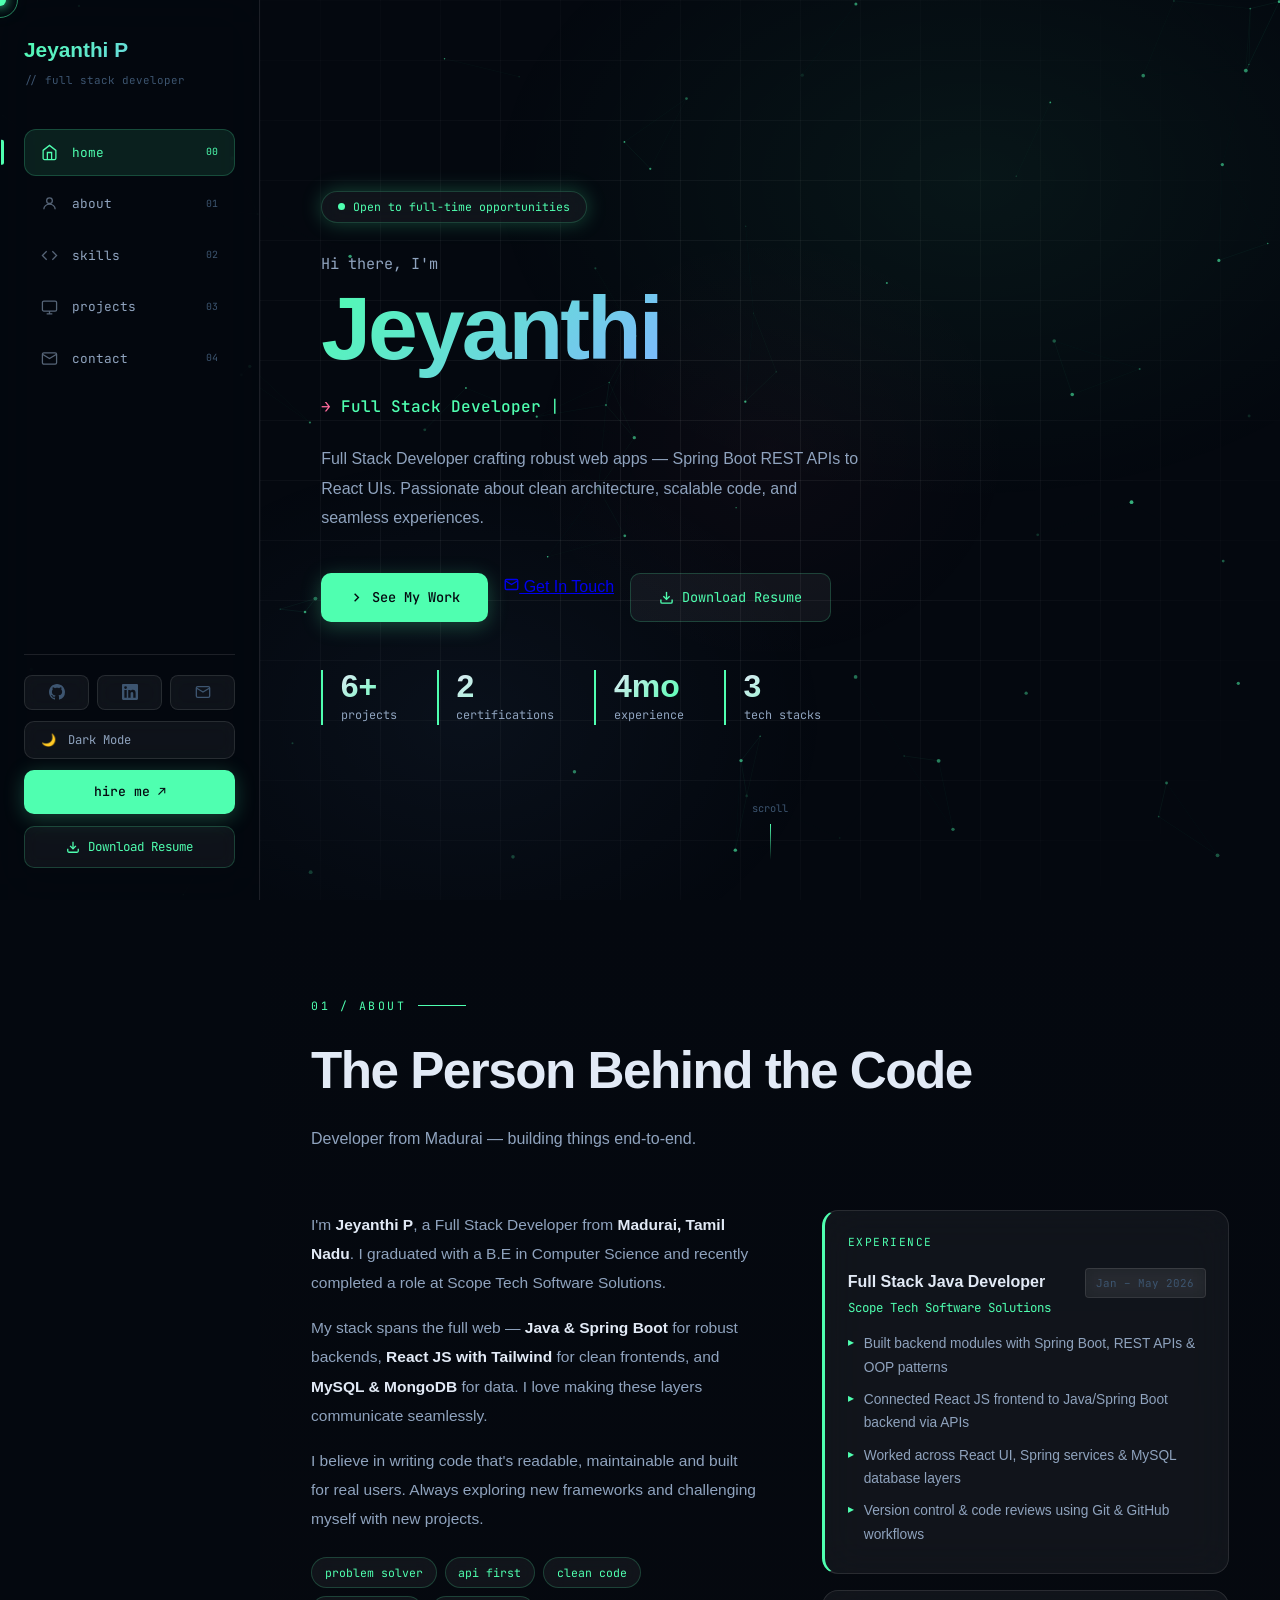
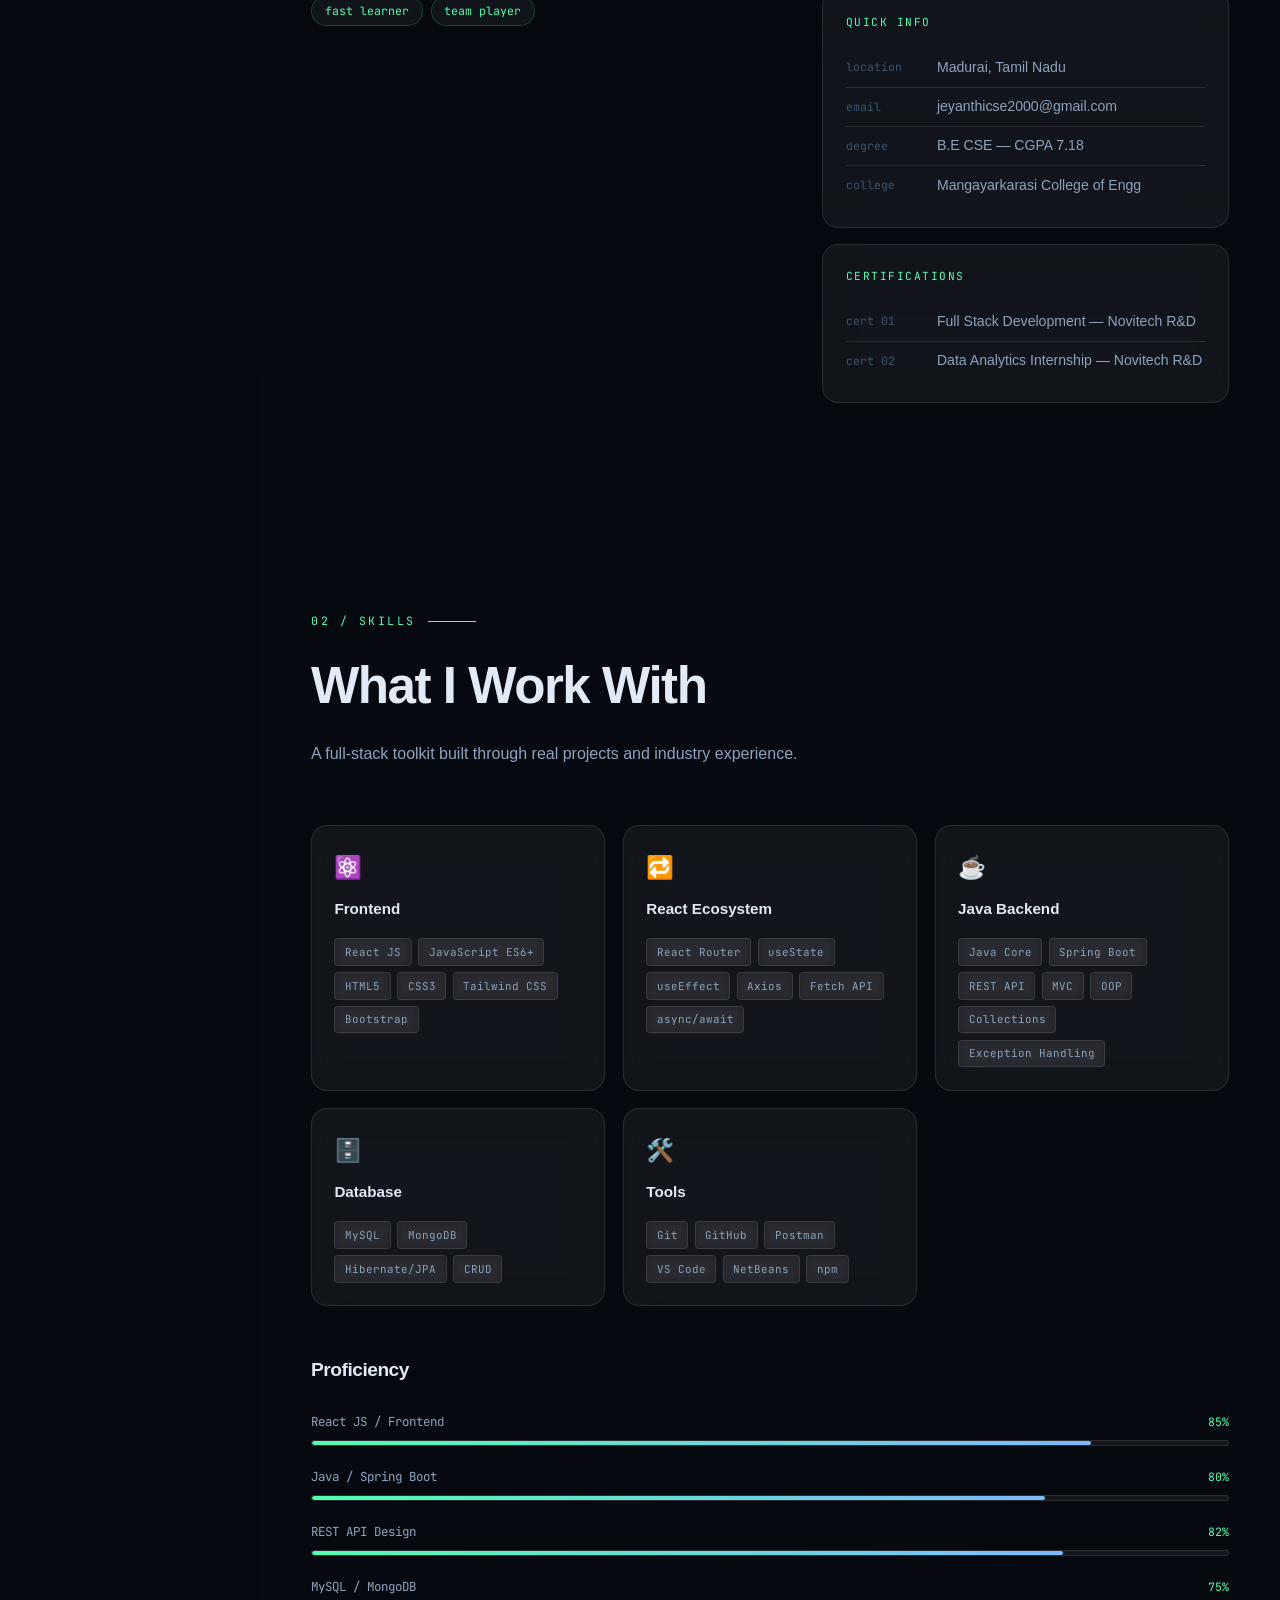
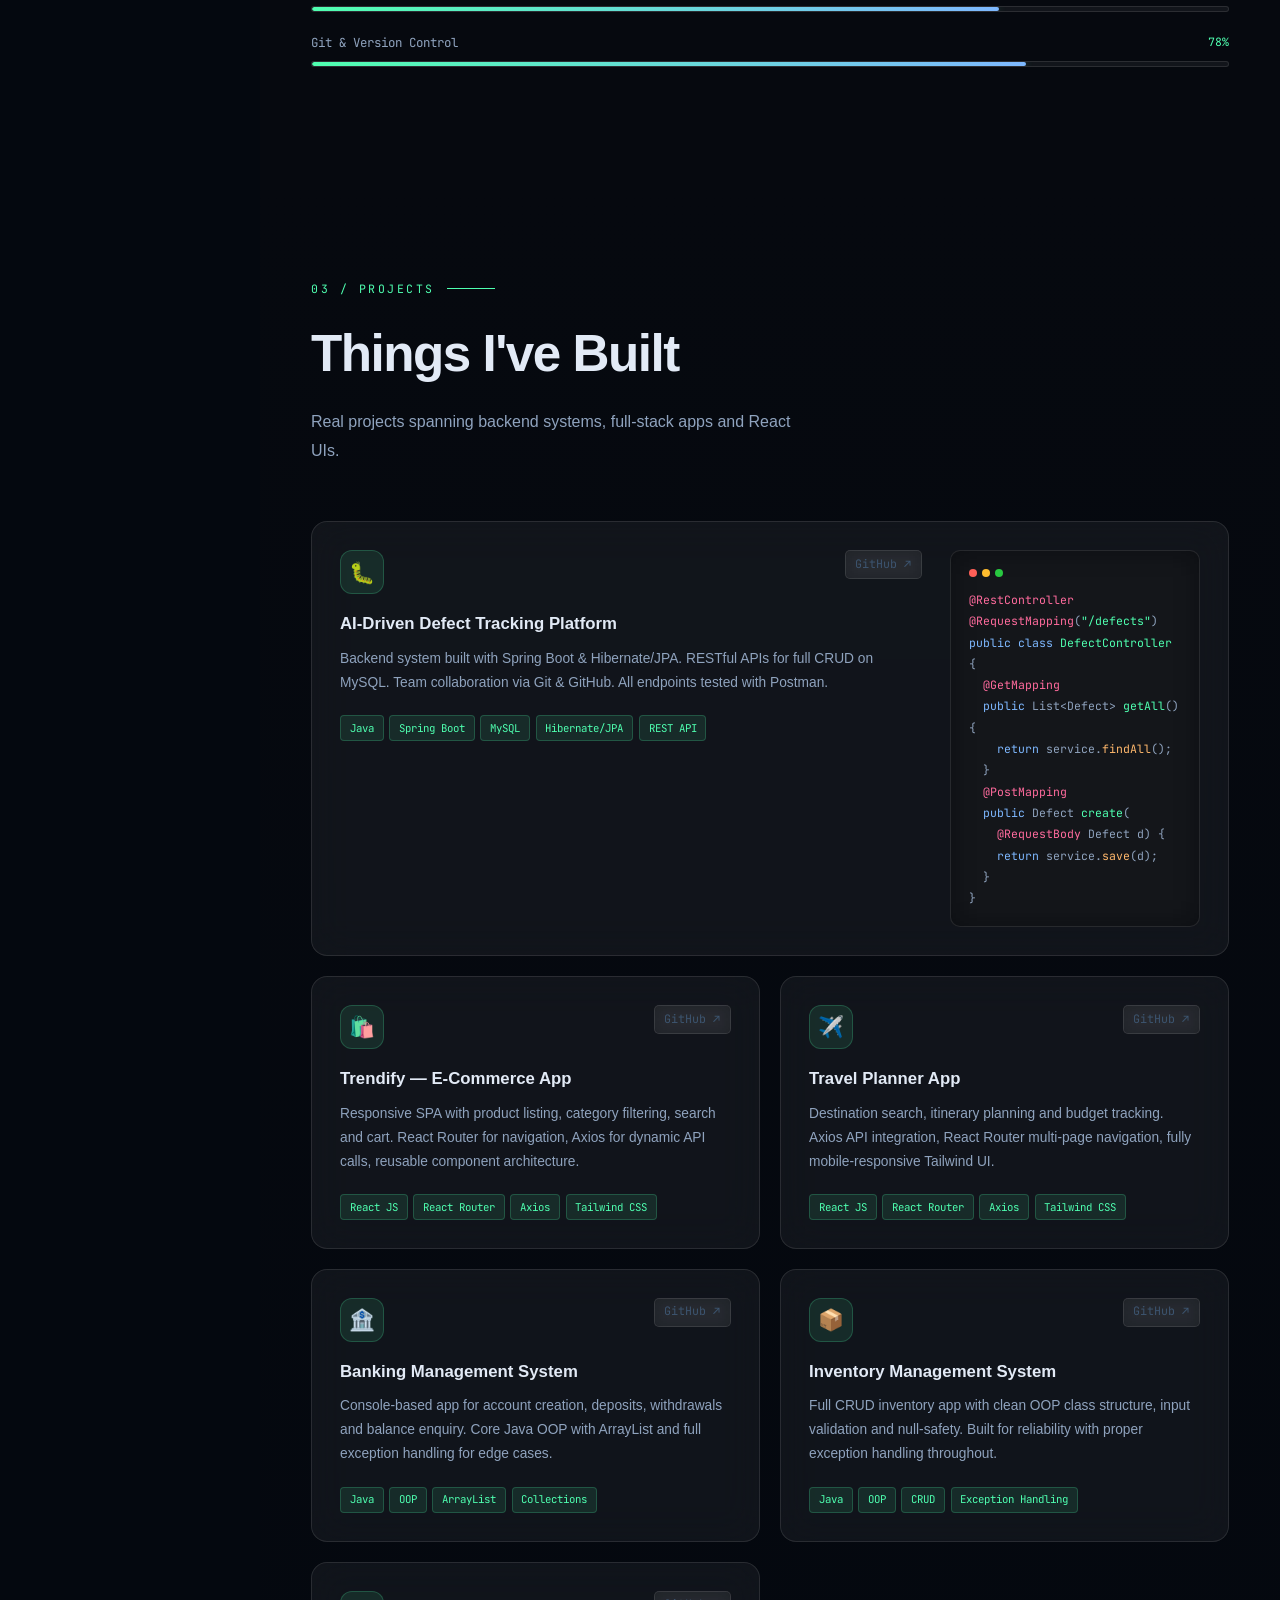
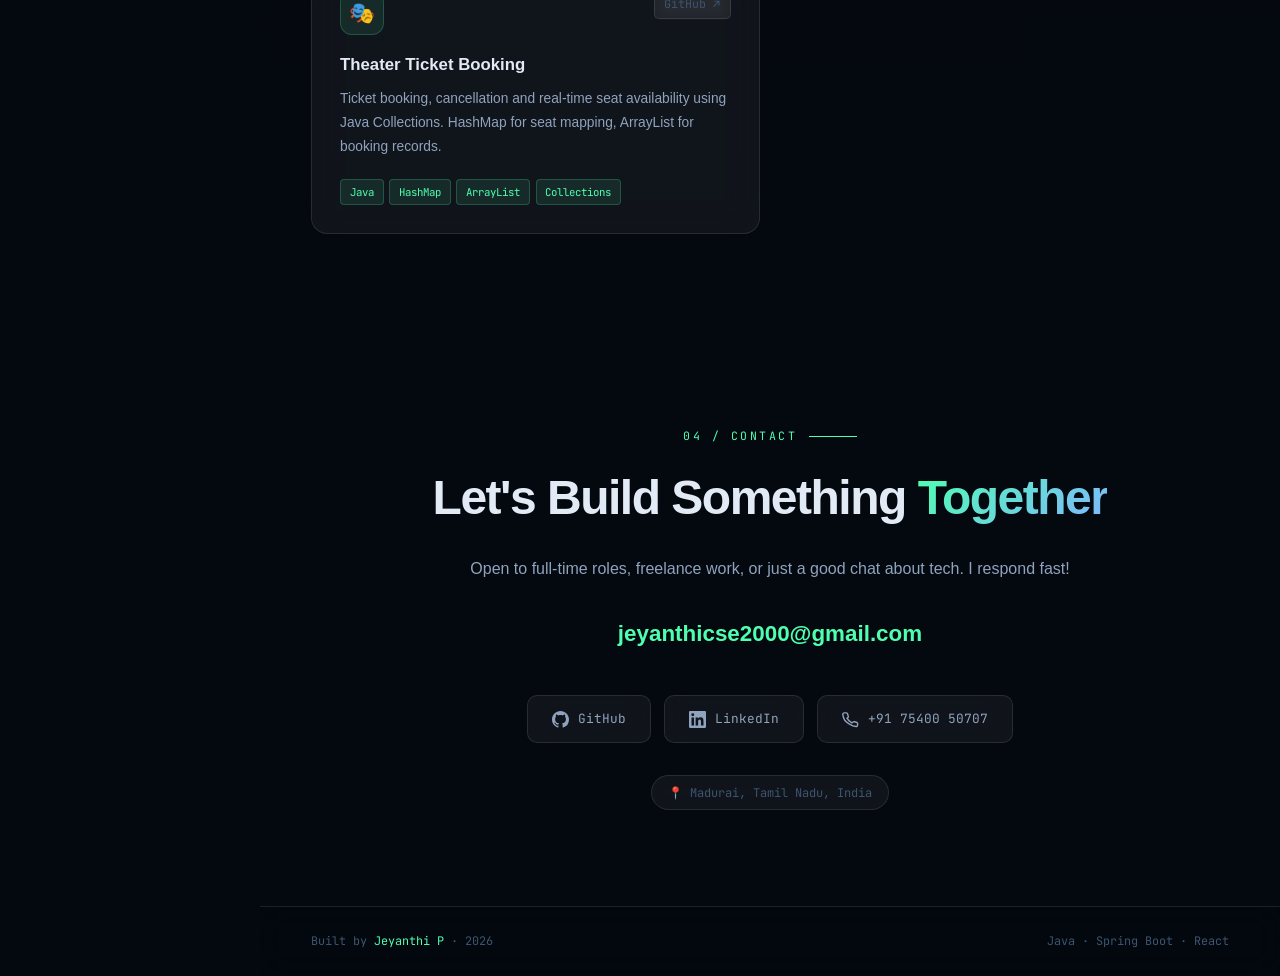
==== commit e1468680: "update" ====
--- a/index.html
+++ b/index.html
@@ -3,7 +3,7 @@
 <head>
 <meta charset="UTF-8"/>
 <meta name="viewport" content="width=device-width, initial-scale=1.0"/>
-<title>Jeyanthi P — Full Stack Developer</title>
+<title>Jeyanthi — Full Stack Developer</title>
 <link href="https://fonts.googleapis.com/css2?family=Clash+Display:wght@400;500;600;700&family=Cabinet+Grotesk:wght@400;500;700;800&family=JetBrains+Mono:wght@300;400;500&display=swap" rel="stylesheet"/>
 <style>
 *,*::before,*::after{box-sizing:border-box;margin:0;padding:0}
@@ -151,6 +151,15 @@
   box-shadow:0 4px 20px var(--accent-glow);
 }
 .sb-hire:hover{opacity:.88;transform:translateY(-1px)}
+.sb-resume{
+  display:flex;align-items:center;justify-content:center;gap:.5rem;
+  text-align:center;border:1px solid var(--border2);
+  background:var(--glass);backdrop-filter:blur(8px);color:var(--accent);
+  padding:.6rem;border-radius:10px;
+  font-family:'JetBrains Mono',monospace;font-size:.78rem;
+  text-decoration:none;transition:all .25s;
+}
+.sb-resume:hover{background:var(--accent-dim);transform:translateY(-1px)}
 
 /* ══ TOPBAR MOBILE ══ */
 #topbar{
@@ -294,7 +303,15 @@
   box-shadow:0 4px 20px var(--accent-glow);
 }
 .btn-p:hover{transform:translateY(-2px);box-shadow:0 8px 32px var(--accent-glow)}
-.btn-g{
+.btn-resume{
+  background:var(--glass);backdrop-filter:blur(12px);
+  border:1px solid var(--border2);color:var(--accent);
+  padding:.75rem 1.75rem;border-radius:10px;
+  font-family:'JetBrains Mono',monospace;font-size:.85rem;
+  text-decoration:none;transition:all .25s;
+  display:inline-flex;align-items:center;gap:.5rem;
+}
+.btn-resume:hover{background:var(--accent);color:var(--bg);transform:translateY(-2px);box-shadow:0 8px 32px var(--accent-glow)}
   background:var(--glass);backdrop-filter:blur(12px);
   border:1px solid var(--border2);color:var(--accent);
   padding:.75rem 1.75rem;border-radius:10px;
@@ -571,6 +588,10 @@
       <span id="themeIcon">🌙</span><span id="themeLabel">Dark Mode</span>
     </button>
     <a href="mailto:jeyanthicse2000@gmail.com" onclick="window.location.href='mailto:jeyanthicse2000@gmail.com';return false;" class="sb-hire">hire me ↗</a>
+    <a href="resume.pdf" download="Jeyanthi_FullStack_Developer_Resume.pdf" class="sb-resume">
+      <svg width="14" height="14" viewBox="0 0 24 24" fill="none" stroke="currentColor" stroke-width="2.2"><path d="M21 15v4a2 2 0 0 1-2 2H5a2 2 0 0 1-2-2v-4"/><polyline points="7 10 12 15 17 10"/><line x1="12" y1="15" x2="12" y2="3"/></svg>
+      Download Resume
+    </a>
   </div>
 </aside>
 
@@ -592,7 +613,7 @@
   <div style="position:relative;z-index:1;max-width:720px">
     <div class="hero-badge"><span class="badge-pulse"></span>Open to full-time opportunities</div>
     <p class="hero-hi">Hi there, I'm</p>
-    <h1 class="hero-name"><span class="g">Jeyanthi</span><br></h1>
+    <h1 class="hero-name"><span class="g">Jeyanthi</span></h1>
     <div class="hero-typed">
       <span class="typed-arrow">→</span>
       <span id="typed"></span><span class="cursor-blink">|</span>
@@ -607,6 +628,10 @@
         <svg width="15" height="15" viewBox="0 0 24 24" fill="none" stroke="currentColor" stroke-width="2.2"><path d="M4 4h16c1.1 0 2 .9 2 2v12c0 1.1-.9 2-2 2H4c-1.1 0-2-.9-2-2V6c0-1.1.9-2 2-2z"/><polyline points="22,6 12,12 2,6"/></svg>
         Get In Touch
       </a>
+      <a href="resume.pdf" download="Jeyanthi_FullStack_Developer_Resume.pdf" class="btn-resume">
+        <svg width="15" height="15" viewBox="0 0 24 24" fill="none" stroke="currentColor" stroke-width="2.2"><path d="M21 15v4a2 2 0 0 1-2 2H5a2 2 0 0 1-2-2v-4"/><polyline points="7 10 12 15 17 10"/><line x1="12" y1="15" x2="12" y2="3"/></svg>
+        Download Resume
+      </a>
     </div>
     <div class="hero-stats">
       <div class="stat"><div class="stat-n">6+</div><div class="stat-l">projects</div></div>
@@ -627,7 +652,7 @@
   </div>
   <div class="about-grid">
     <div class="reveal-left">
-      <p class="about-p">I'm <strong>Jeyanthi </strong>, a Full Stack Developer from <strong>Madurai, Tamil Nadu</strong>. I graduated with a B.E in Computer Science and recently completed a role at Scope Tech Software Solutions.</p>
+      <p class="about-p">I'm <strong>Jeyanthi P</strong>, a Full Stack Developer from <strong>Madurai, Tamil Nadu</strong>. I graduated with a B.E in Computer Science and recently completed a role at Scope Tech Software Solutions.</p>
       <p class="about-p">My stack spans the full web — <strong>Java & Spring Boot</strong> for robust backends, <strong>React JS with Tailwind</strong> for clean frontends, and <strong>MySQL & MongoDB</strong> for data. I love making these layers communicate seamlessly.</p>
       <p class="about-p">I believe in writing code that's readable, maintainable and built for real users. Always exploring new frameworks and challenging myself with new projects.</p>
       <div class="chips">
